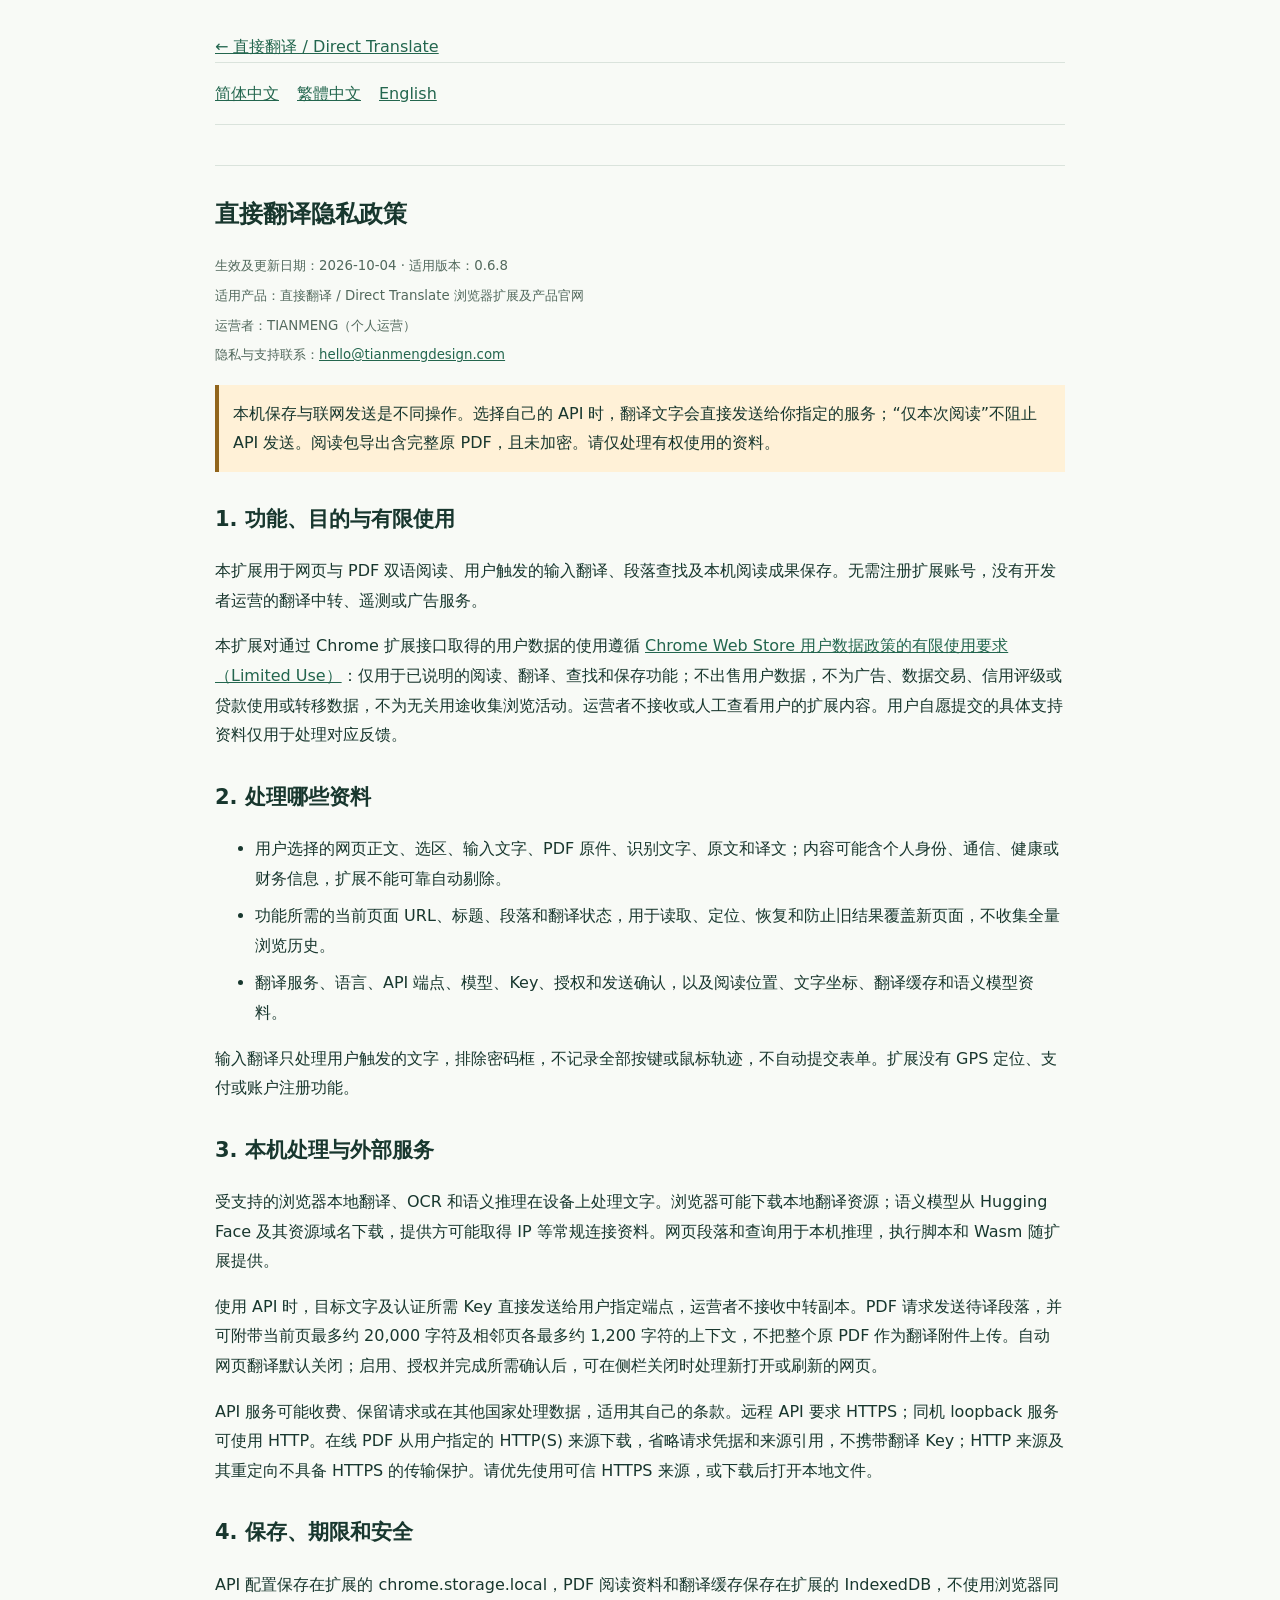
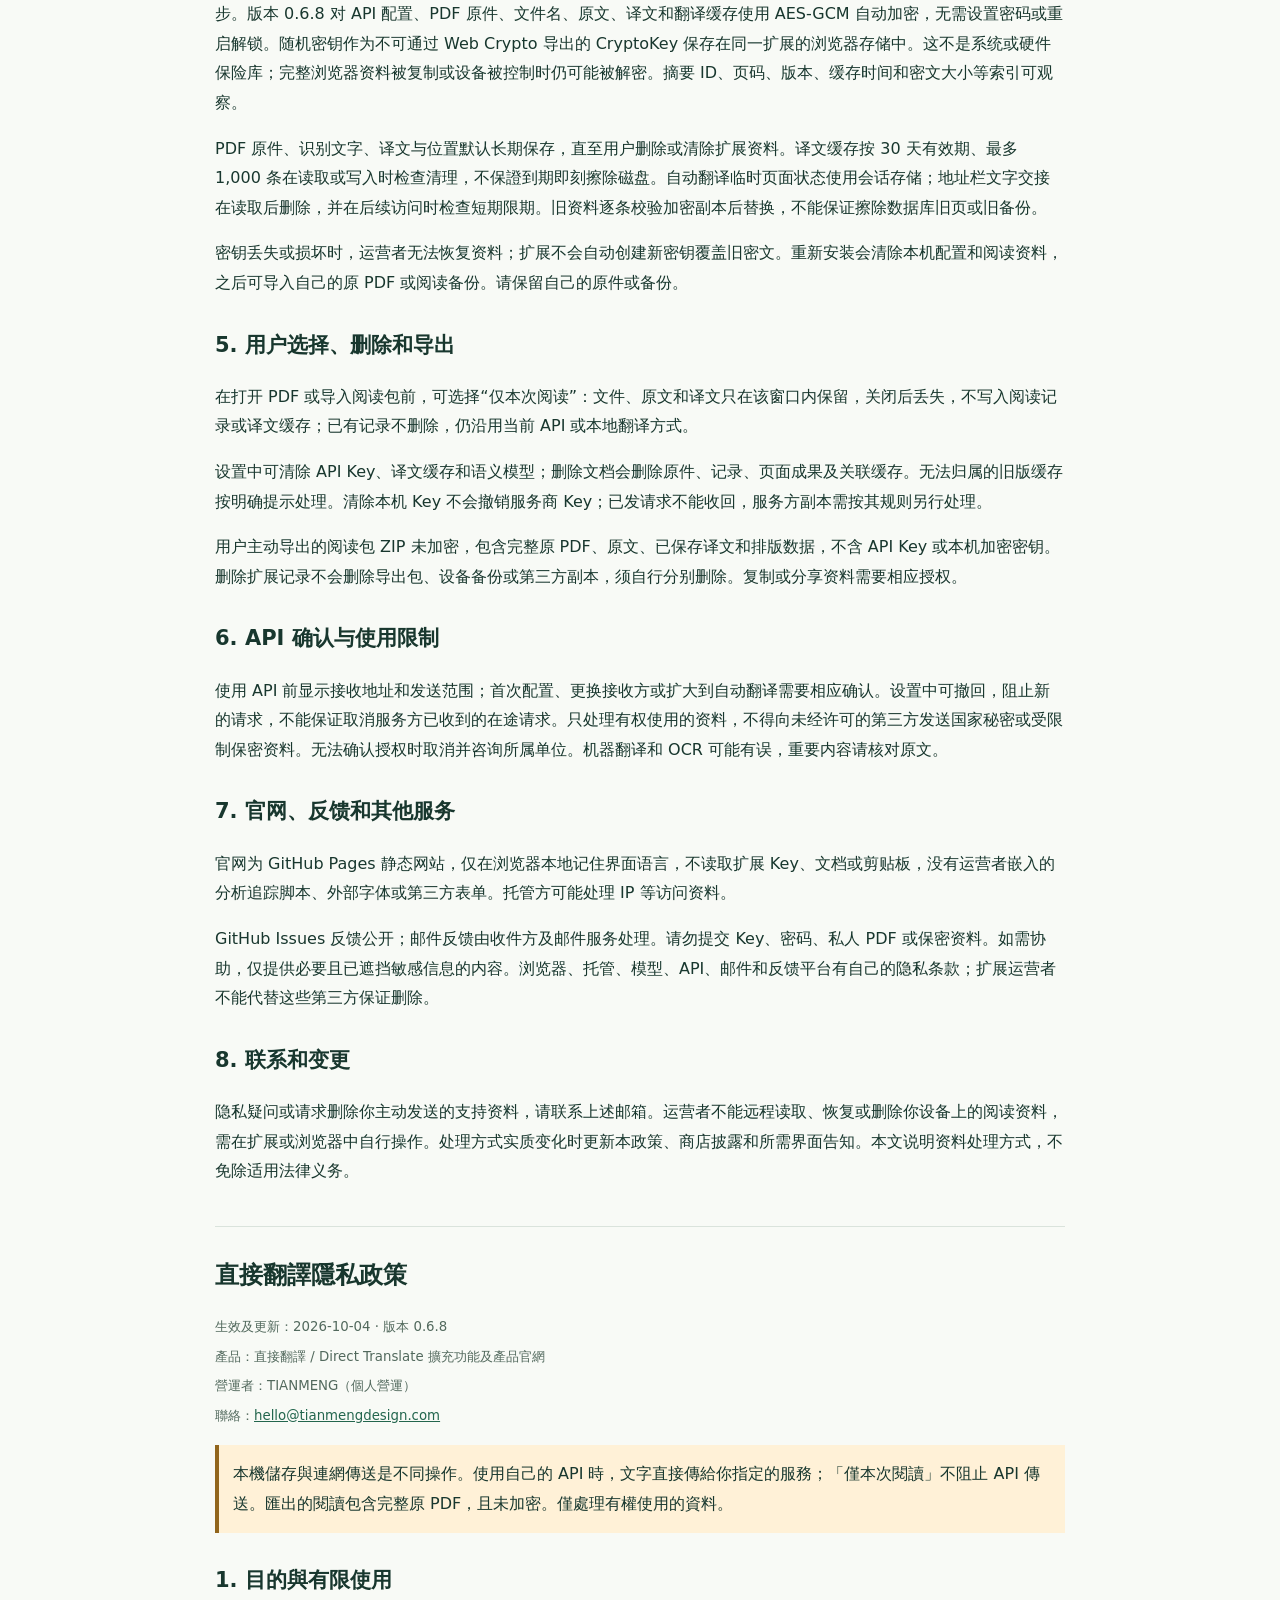
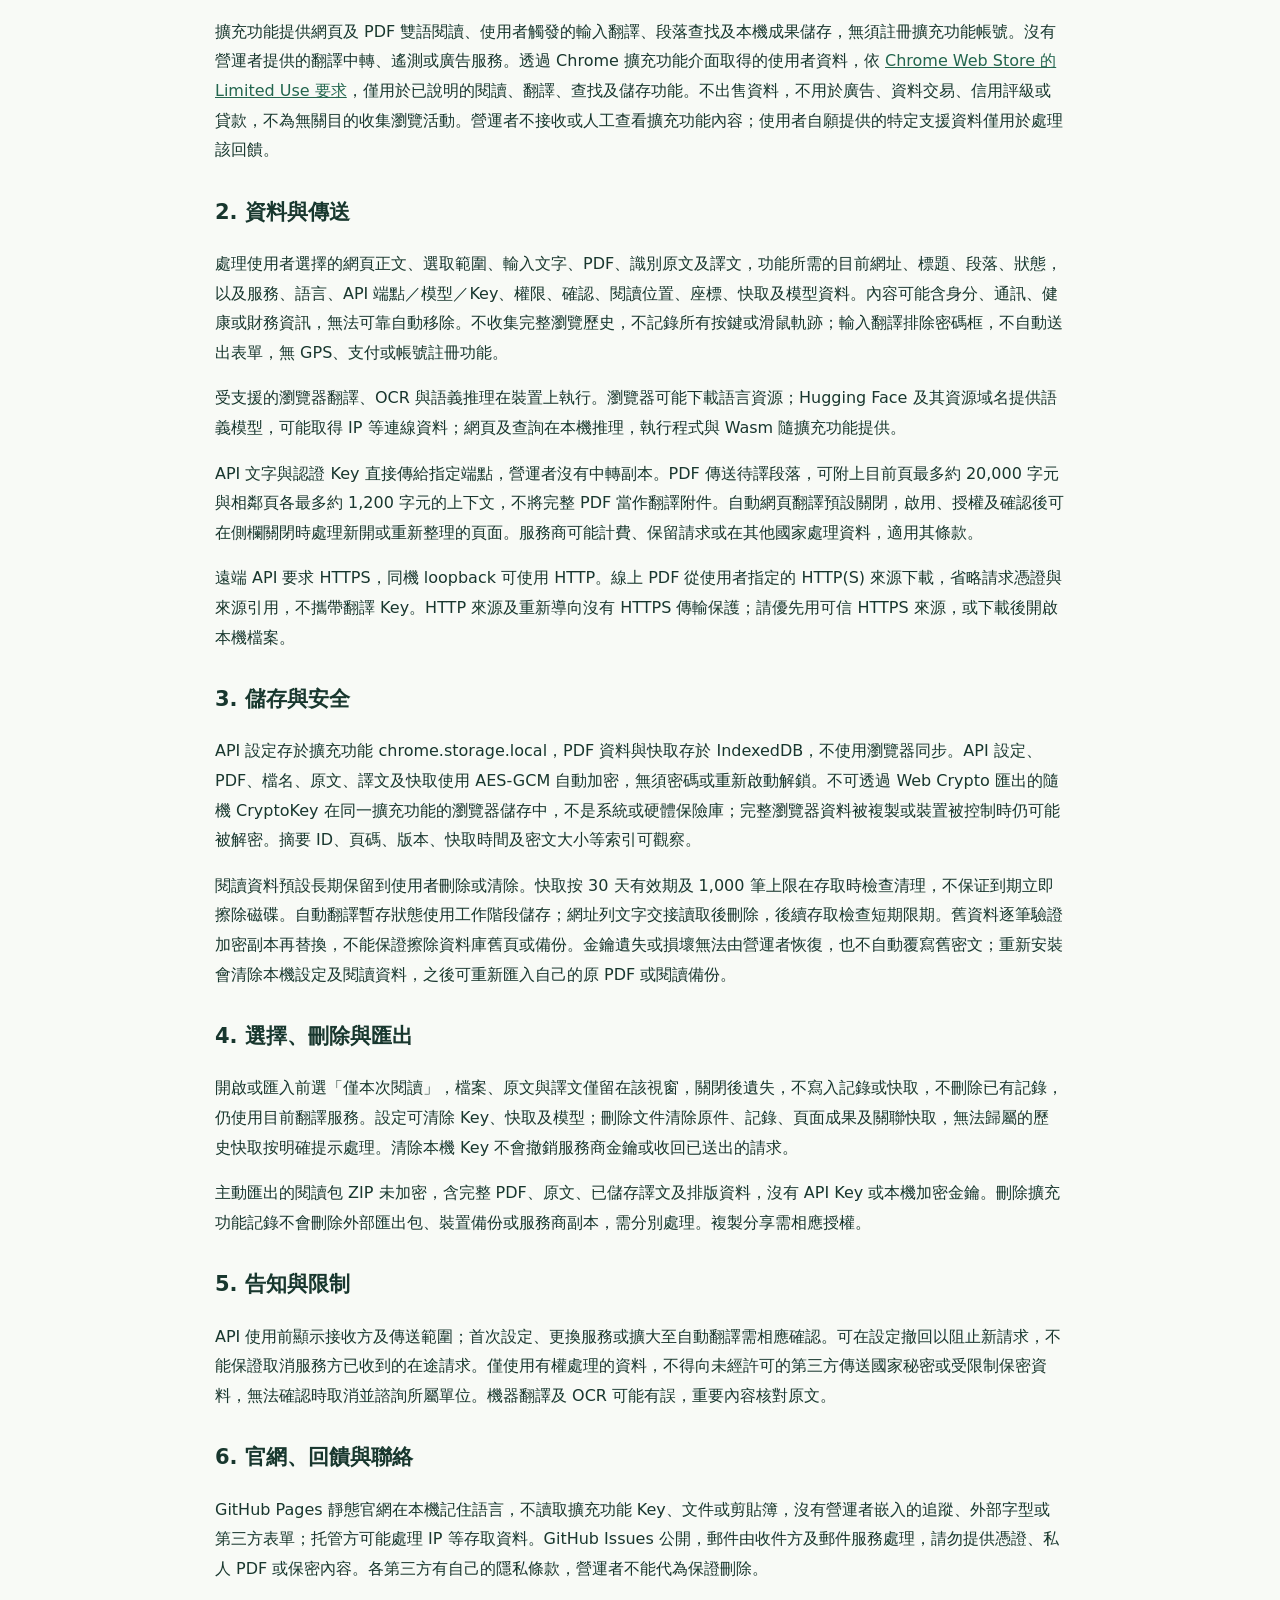
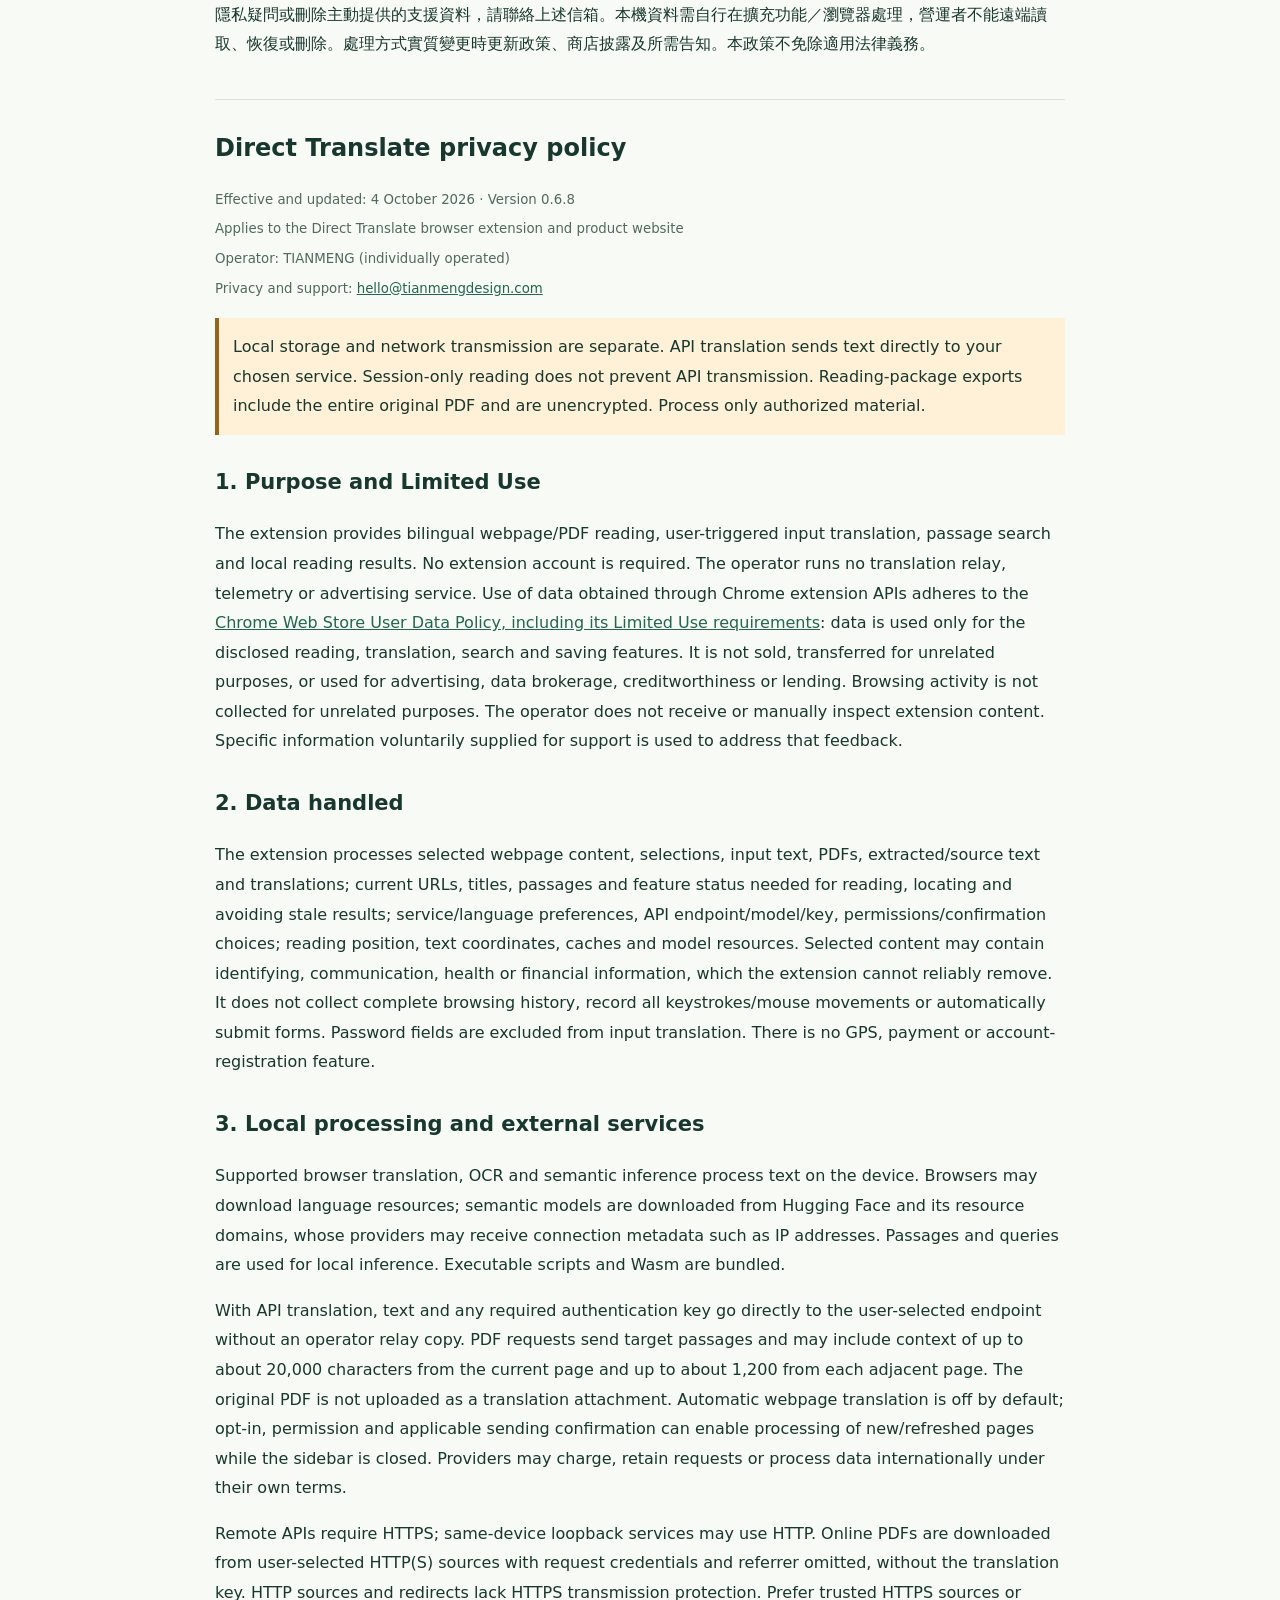
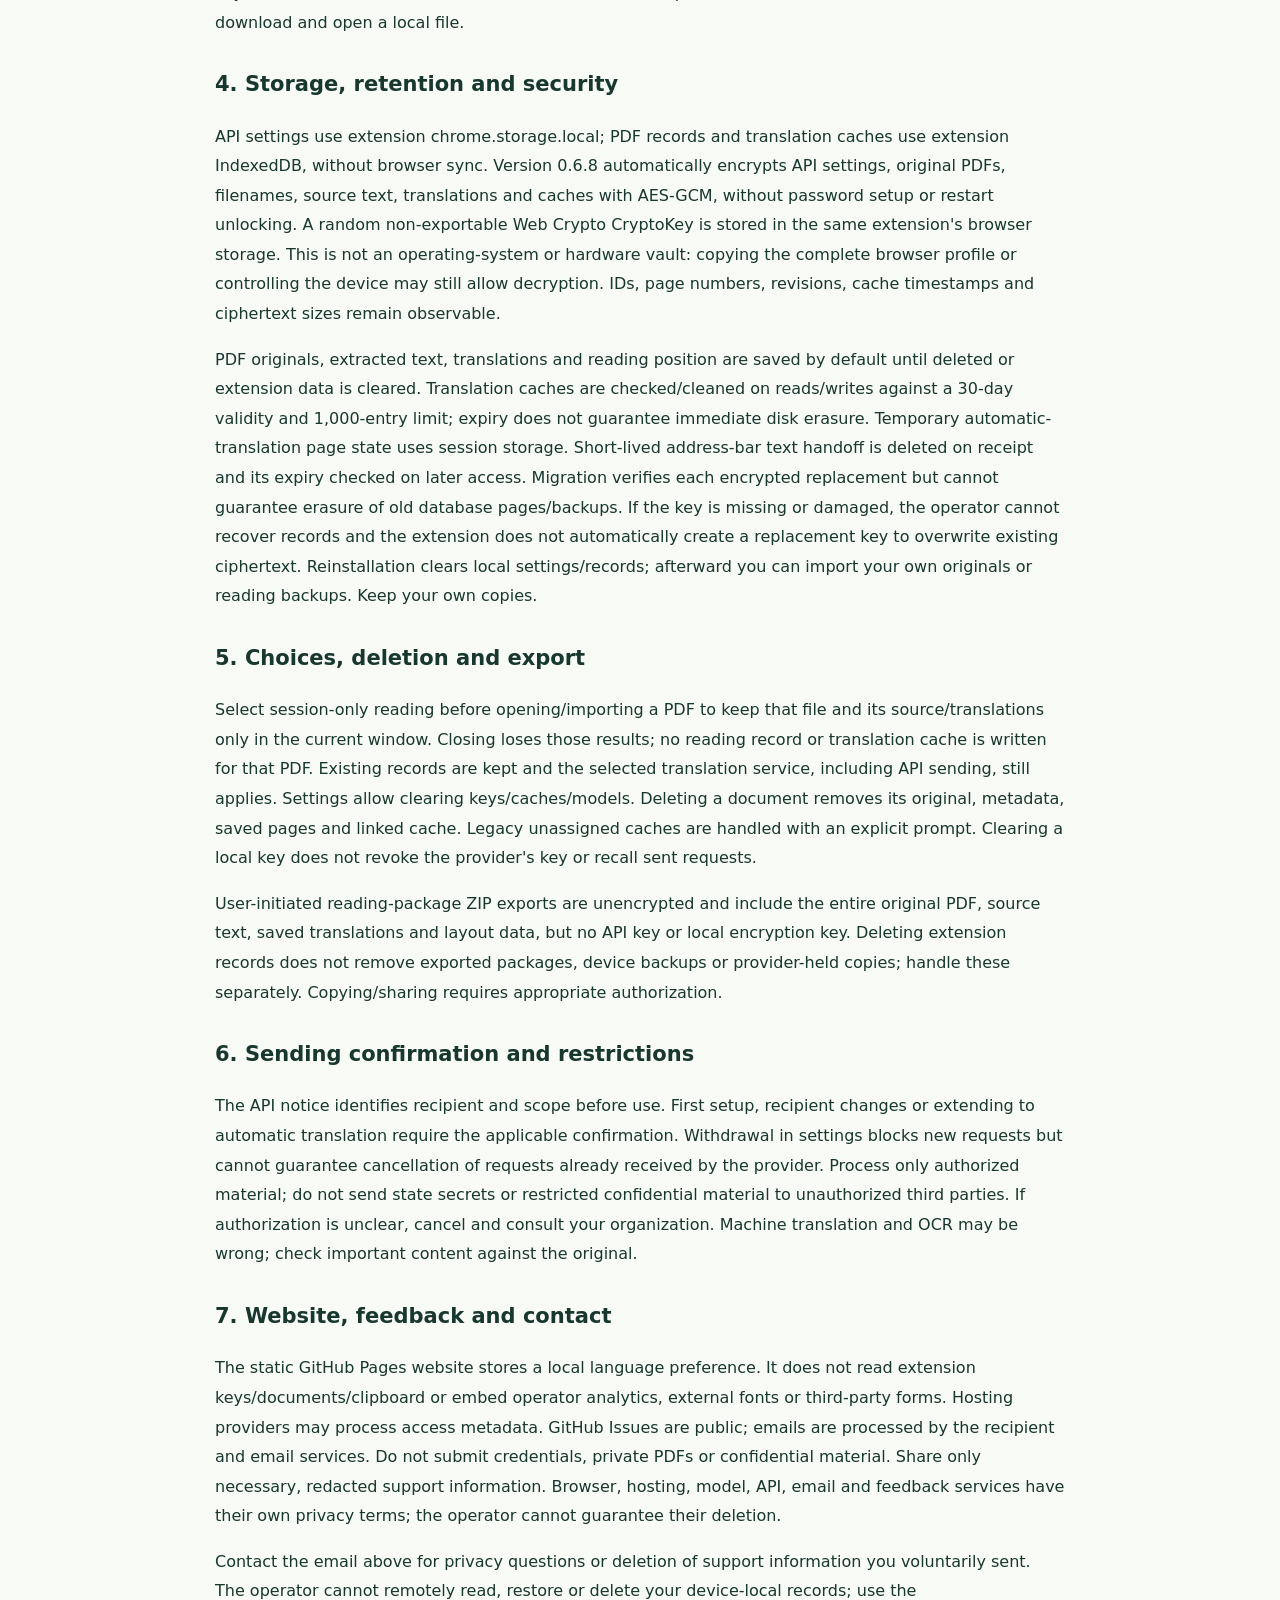
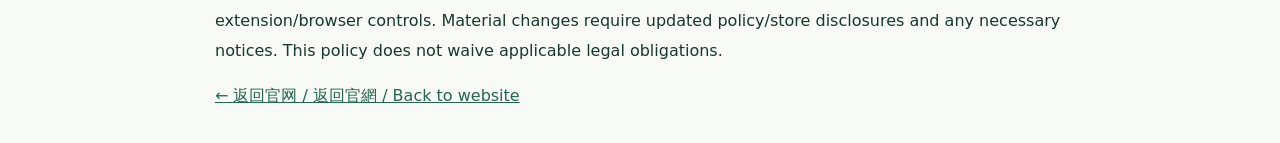
==== site/privacy.html @ abb6122f "Publish multilingual product website and feedback forms" ====
<!doctype html>
<html lang="zh-CN"><head><meta charset="utf-8"><meta name="viewport" content="width=device-width,initial-scale=1"><meta name="description" content="直接翻译的资料处理、API 发送、本机加密、保存与删除说明。"><title>隐私政策 · Direct Translate</title><link rel="icon" href="./favicon.svg" type="image/svg+xml"><style>html{scroll-behavior:smooth}body{max-width:850px;margin:32px auto;padding:0 22px;font:16px/1.85 system-ui,"Microsoft YaHei",sans-serif;color:#18372e;background:#f8faf6;overflow-wrap:anywhere}h1{line-height:1.35}h2{font-size:21px;margin-top:28px}a{color:#23664e}nav{display:flex;flex-wrap:wrap;gap:18px;padding:16px 0;border-block:1px solid #dae3dc}section{border-top:1px solid #dae3dc;margin-top:40px;padding-top:12px;scroll-margin-top:20px}.notice{background:#fff1d7;border-left:4px solid #91651c;padding:14px}small{color:#52695d}li{margin:8px 0}@media(prefers-reduced-motion:reduce){html{scroll-behavior:auto}}</style></head><body>
<a href="./">← 直接翻译 / Direct Translate</a>
<nav aria-label="Policy languages"><a href="#zh-CN">简体中文</a><a href="#zh-TW">繁體中文</a><a href="#en">English</a></nav>
<section id="zh-CN" lang="zh-CN">
<h1>直接翻译隐私政策</h1>
<p><small>生效及更新日期：2026-10-04 · 适用版本：0.6.8<br>适用产品：直接翻译 / Direct Translate 浏览器扩展及产品官网<br>运营者：TIANMENG（个人运营）<br>隐私与支持联系：<a href="mailto:hello@tianmengdesign.com">hello@tianmengdesign.com</a></small></p>
<p class="notice">本机保存与联网发送是不同操作。选择自己的 API 时，翻译文字会直接发送给你指定的服务；“仅本次阅读”不阻止 API 发送。阅读包导出含完整原 PDF，且未加密。请仅处理有权使用的资料。</p>
<h2>1. 功能、目的与有限使用</h2>
<p>本扩展用于网页与 PDF 双语阅读、用户触发的输入翻译、段落查找及本机阅读成果保存。无需注册扩展账号，没有开发者运营的翻译中转、遥测或广告服务。</p>
<p>本扩展对通过 Chrome 扩展接口取得的用户数据的使用遵循 <a href="https://developer.chrome.com/docs/webstore/program-policies/limited-use" rel="noopener noreferrer">Chrome Web Store 用户数据政策的有限使用要求（Limited Use）</a>：仅用于已说明的阅读、翻译、查找和保存功能；不出售用户数据，不为广告、数据交易、信用评级或贷款使用或转移数据，不为无关用途收集浏览活动。运营者不接收或人工查看用户的扩展内容。用户自愿提交的具体支持资料仅用于处理对应反馈。</p>
<h2>2. 处理哪些资料</h2>
<ul><li>用户选择的网页正文、选区、输入文字、PDF 原件、识别文字、原文和译文；内容可能含个人身份、通信、健康或财务信息，扩展不能可靠自动剔除。</li><li>功能所需的当前页面 URL、标题、段落和翻译状态，用于读取、定位、恢复和防止旧结果覆盖新页面，不收集全量浏览历史。</li><li>翻译服务、语言、API 端点、模型、Key、授权和发送确认，以及阅读位置、文字坐标、翻译缓存和语义模型资料。</li></ul>
<p>输入翻译只处理用户触发的文字，排除密码框，不记录全部按键或鼠标轨迹，不自动提交表单。扩展没有 GPS 定位、支付或账户注册功能。</p>
<h2>3. 本机处理与外部服务</h2>
<p>受支持的浏览器本地翻译、OCR 和语义推理在设备上处理文字。浏览器可能下载本地翻译资源；语义模型从 Hugging Face 及其资源域名下载，提供方可能取得 IP 等常规连接资料。网页段落和查询用于本机推理，执行脚本和 Wasm 随扩展提供。</p>
<p>使用 API 时，目标文字及认证所需 Key 直接发送给用户指定端点，运营者不接收中转副本。PDF 请求发送待译段落，并可附带当前页最多约 20,000 字符及相邻页各最多约 1,200 字符的上下文，不把整个原 PDF 作为翻译附件上传。自动网页翻译默认关闭；启用、授权并完成所需确认后，可在侧栏关闭时处理新打开或刷新的网页。</p>
<p>API 服务可能收费、保留请求或在其他国家处理数据，适用其自己的条款。远程 API 要求 HTTPS；同机 loopback 服务可使用 HTTP。在线 PDF 从用户指定的 HTTP(S) 来源下载，省略请求凭据和来源引用，不携带翻译 Key；HTTP 来源及其重定向不具备 HTTPS 的传输保护。请优先使用可信 HTTPS 来源，或下载后打开本地文件。</p>
<h2>4. 保存、期限和安全</h2>
<p>API 配置保存在扩展的 chrome.storage.local，PDF 阅读资料和翻译缓存保存在扩展的 IndexedDB，不使用浏览器同步。版本 0.6.8 对 API 配置、PDF 原件、文件名、原文、译文和翻译缓存使用 AES-GCM 自动加密，无需设置密码或重启解锁。随机密钥作为不可通过 Web Crypto 导出的 CryptoKey 保存在同一扩展的浏览器存储中。这不是系统或硬件保险库；完整浏览器资料被复制或设备被控制时仍可能被解密。摘要 ID、页码、版本、缓存时间和密文大小等索引可观察。</p>
<p>PDF 原件、识别文字、译文与位置默认长期保存，直至用户删除或清除扩展资料。译文缓存按 30 天有效期、最多 1,000 条在读取或写入时检查清理，不保證到期即刻擦除磁盘。自动翻译临时页面状态使用会话存储；地址栏文字交接在读取后删除，并在后续访问时检查短期限期。旧资料逐条校验加密副本后替换，不能保证擦除数据库旧页或旧备份。</p>
<p>密钥丢失或损坏时，运营者无法恢复资料；扩展不会自动创建新密钥覆盖旧密文。重新安装会清除本机配置和阅读资料，之后可导入自己的原 PDF 或阅读备份。请保留自己的原件或备份。</p>
<h2>5. 用户选择、删除和导出</h2>
<p>在打开 PDF 或导入阅读包前，可选择“仅本次阅读”：文件、原文和译文只在该窗口内保留，关闭后丢失，不写入阅读记录或译文缓存；已有记录不删除，仍沿用当前 API 或本地翻译方式。</p>
<p>设置中可清除 API Key、译文缓存和语义模型；删除文档会删除原件、记录、页面成果及关联缓存。无法归属的旧版缓存按明确提示处理。清除本机 Key 不会撤销服务商 Key；已发请求不能收回，服务方副本需按其规则另行处理。</p>
<p>用户主动导出的阅读包 ZIP 未加密，包含完整原 PDF、原文、已保存译文和排版数据，不含 API Key 或本机加密密钥。删除扩展记录不会删除导出包、设备备份或第三方副本，须自行分别删除。复制或分享资料需要相应授权。</p>
<h2>6. API 确认与使用限制</h2>
<p>使用 API 前显示接收地址和发送范围；首次配置、更换接收方或扩大到自动翻译需要相应确认。设置中可撤回，阻止新的请求，不能保证取消服务方已收到的在途请求。只处理有权使用的资料，不得向未经许可的第三方发送国家秘密或受限制保密资料。无法确认授权时取消并咨询所属单位。机器翻译和 OCR 可能有误，重要内容请核对原文。</p>
<h2>7. 官网、反馈和其他服务</h2>
<p>官网为 GitHub Pages 静态网站，仅在浏览器本地记住界面语言，不读取扩展 Key、文档或剪贴板，没有运营者嵌入的分析追踪脚本、外部字体或第三方表单。托管方可能处理 IP 等访问资料。</p>
<p>GitHub Issues 反馈公开；邮件反馈由收件方及邮件服务处理。请勿提交 Key、密码、私人 PDF 或保密资料。如需协助，仅提供必要且已遮挡敏感信息的内容。浏览器、托管、模型、API、邮件和反馈平台有自己的隐私条款；扩展运营者不能代替这些第三方保证删除。</p>
<h2>8. 联系和变更</h2>
<p>隐私疑问或请求删除你主动发送的支持资料，请联系上述邮箱。运营者不能远程读取、恢复或删除你设备上的阅读资料，需在扩展或浏览器中自行操作。处理方式实质变化时更新本政策、商店披露和所需界面告知。本文说明资料处理方式，不免除适用法律义务。</p>
</section>
<section id="zh-TW" lang="zh-TW">
<h1>直接翻譯隱私政策</h1>
<p><small>生效及更新：2026-10-04 · 版本 0.6.8<br>產品：直接翻譯 / Direct Translate 擴充功能及產品官網<br>營運者：TIANMENG（個人營運）<br>聯絡：<a href="mailto:hello@tianmengdesign.com">hello@tianmengdesign.com</a></small></p>
<p class="notice">本機儲存與連網傳送是不同操作。使用自己的 API 時，文字直接傳給你指定的服務；「僅本次閱讀」不阻止 API 傳送。匯出的閱讀包含完整原 PDF，且未加密。僅處理有權使用的資料。</p>
<h2>1. 目的與有限使用</h2><p>擴充功能提供網頁及 PDF 雙語閱讀、使用者觸發的輸入翻譯、段落查找及本機成果儲存，無須註冊擴充功能帳號。沒有營運者提供的翻譯中轉、遙測或廣告服務。透過 Chrome 擴充功能介面取得的使用者資料，依 <a href="https://developer.chrome.com/docs/webstore/program-policies/limited-use" rel="noopener noreferrer">Chrome Web Store 的 Limited Use 要求</a>，僅用於已說明的閱讀、翻譯、查找及儲存功能。不出售資料，不用於廣告、資料交易、信用評級或貸款，不為無關目的收集瀏覽活動。營運者不接收或人工查看擴充功能內容；使用者自願提供的特定支援資料僅用於處理該回饋。</p>
<h2>2. 資料與傳送</h2><p>處理使用者選擇的網頁正文、選取範圍、輸入文字、PDF、識別原文及譯文，功能所需的目前網址、標題、段落、狀態，以及服務、語言、API 端點／模型／Key、權限、確認、閱讀位置、座標、快取及模型資料。內容可能含身分、通訊、健康或財務資訊，無法可靠自動移除。不收集完整瀏覽歷史，不記錄所有按鍵或滑鼠軌跡；輸入翻譯排除密碼框，不自動送出表單，無 GPS、支付或帳號註冊功能。</p>
<p>受支援的瀏覽器翻譯、OCR 與語義推理在裝置上執行。瀏覽器可能下載語言資源；Hugging Face 及其資源域名提供語義模型，可能取得 IP 等連線資料；網頁及查詢在本機推理，執行程式與 Wasm 隨擴充功能提供。</p>
<p>API 文字與認證 Key 直接傳給指定端點，營運者沒有中轉副本。PDF 傳送待譯段落，可附上目前頁最多約 20,000 字元與相鄰頁各最多約 1,200 字元的上下文，不將完整 PDF 當作翻譯附件。自動網頁翻譯預設關閉，啟用、授權及確認後可在側欄關閉時處理新開或重新整理的頁面。服務商可能計費、保留請求或在其他國家處理資料，適用其條款。</p>
<p>遠端 API 要求 HTTPS，同機 loopback 可使用 HTTP。線上 PDF 從使用者指定的 HTTP(S) 來源下載，省略請求憑證與來源引用，不攜帶翻譯 Key。HTTP 來源及重新導向沒有 HTTPS 傳輸保護；請優先用可信 HTTPS 來源，或下載後開啟本機檔案。</p>
<h2>3. 儲存與安全</h2><p>API 設定存於擴充功能 chrome.storage.local，PDF 資料與快取存於 IndexedDB，不使用瀏覽器同步。API 設定、PDF、檔名、原文、譯文及快取使用 AES-GCM 自動加密，無須密碼或重新啟動解鎖。不可透過 Web Crypto 匯出的隨機 CryptoKey 在同一擴充功能的瀏覽器儲存中，不是系統或硬體保險庫；完整瀏覽器資料被複製或裝置被控制時仍可能被解密。摘要 ID、頁碼、版本、快取時間及密文大小等索引可觀察。</p>
<p>閱讀資料預設長期保留到使用者刪除或清除。快取按 30 天有效期及 1,000 筆上限在存取時檢查清理，不保证到期立即擦除磁碟。自動翻譯暫存狀態使用工作階段儲存；網址列文字交接讀取後刪除，後續存取檢查短期限期。舊資料逐筆驗證加密副本再替換，不能保證擦除資料庫舊頁或備份。金鑰遺失或損壞無法由營運者恢復，也不自動覆寫舊密文；重新安裝會清除本機設定及閱讀資料，之後可重新匯入自己的原 PDF 或閱讀備份。</p>
<h2>4. 選擇、刪除與匯出</h2><p>開啟或匯入前選「僅本次閱讀」，檔案、原文與譯文僅留在該視窗，關閉後遺失，不寫入記錄或快取，不刪除已有記錄，仍使用目前翻譯服務。設定可清除 Key、快取及模型；刪除文件清除原件、記錄、頁面成果及關聯快取，無法歸屬的歷史快取按明確提示處理。清除本機 Key 不會撤銷服務商金鑰或收回已送出的請求。</p>
<p>主動匯出的閱讀包 ZIP 未加密，含完整 PDF、原文、已儲存譯文及排版資料，沒有 API Key 或本機加密金鑰。刪除擴充功能記錄不會刪除外部匯出包、裝置備份或服務商副本，需分別處理。複製分享需相應授權。</p>
<h2>5. 告知與限制</h2><p>API 使用前顯示接收方及傳送範圍；首次設定、更換服務或擴大至自動翻譯需相應確認。可在設定撤回以阻止新請求，不能保證取消服務方已收到的在途請求。僅使用有權處理的資料，不得向未經許可的第三方傳送國家秘密或受限制保密資料，無法確認時取消並諮詢所屬單位。機器翻譯及 OCR 可能有誤，重要內容核對原文。</p>
<h2>6. 官網、回饋與聯絡</h2><p>GitHub Pages 靜態官網在本機記住語言，不讀取擴充功能 Key、文件或剪貼簿，沒有營運者嵌入的追蹤、外部字型或第三方表單；托管方可能處理 IP 等存取資料。GitHub Issues 公開，郵件由收件方及郵件服務處理，請勿提供憑證、私人 PDF 或保密內容。各第三方有自己的隱私條款，營運者不能代為保證刪除。</p><p>隱私疑問或刪除主動提供的支援資料，請聯絡上述信箱。本機資料需自行在擴充功能／瀏覽器處理，營運者不能遠端讀取、恢復或刪除。處理方式實質變更時更新政策、商店披露及所需告知。本政策不免除適用法律義務。</p>
</section>
<section id="en" lang="en">
<h1>Direct Translate privacy policy</h1>
<p><small>Effective and updated: 4 October 2026 · Version 0.6.8<br>Applies to the Direct Translate browser extension and product website<br>Operator: TIANMENG (individually operated)<br>Privacy and support: <a href="mailto:hello@tianmengdesign.com">hello@tianmengdesign.com</a></small></p>
<p class="notice">Local storage and network transmission are separate. API translation sends text directly to your chosen service. Session-only reading does not prevent API transmission. Reading-package exports include the entire original PDF and are unencrypted. Process only authorized material.</p>
<h2>1. Purpose and Limited Use</h2><p>The extension provides bilingual webpage/PDF reading, user-triggered input translation, passage search and local reading results. No extension account is required. The operator runs no translation relay, telemetry or advertising service. Use of data obtained through Chrome extension APIs adheres to the <a href="https://developer.chrome.com/docs/webstore/program-policies/limited-use" rel="noopener noreferrer">Chrome Web Store User Data Policy, including its Limited Use requirements</a>: data is used only for the disclosed reading, translation, search and saving features. It is not sold, transferred for unrelated purposes, or used for advertising, data brokerage, creditworthiness or lending. Browsing activity is not collected for unrelated purposes. The operator does not receive or manually inspect extension content. Specific information voluntarily supplied for support is used to address that feedback.</p>
<h2>2. Data handled</h2><p>The extension processes selected webpage content, selections, input text, PDFs, extracted/source text and translations; current URLs, titles, passages and feature status needed for reading, locating and avoiding stale results; service/language preferences, API endpoint/model/key, permissions/confirmation choices; reading position, text coordinates, caches and model resources. Selected content may contain identifying, communication, health or financial information, which the extension cannot reliably remove. It does not collect complete browsing history, record all keystrokes/mouse movements or automatically submit forms. Password fields are excluded from input translation. There is no GPS, payment or account-registration feature.</p>
<h2>3. Local processing and external services</h2><p>Supported browser translation, OCR and semantic inference process text on the device. Browsers may download language resources; semantic models are downloaded from Hugging Face and its resource domains, whose providers may receive connection metadata such as IP addresses. Passages and queries are used for local inference. Executable scripts and Wasm are bundled.</p><p>With API translation, text and any required authentication key go directly to the user-selected endpoint without an operator relay copy. PDF requests send target passages and may include context of up to about 20,000 characters from the current page and up to about 1,200 from each adjacent page. The original PDF is not uploaded as a translation attachment. Automatic webpage translation is off by default; opt-in, permission and applicable sending confirmation can enable processing of new/refreshed pages while the sidebar is closed. Providers may charge, retain requests or process data internationally under their own terms.</p><p>Remote APIs require HTTPS; same-device loopback services may use HTTP. Online PDFs are downloaded from user-selected HTTP(S) sources with request credentials and referrer omitted, without the translation key. HTTP sources and redirects lack HTTPS transmission protection. Prefer trusted HTTPS sources or download and open a local file.</p>
<h2>4. Storage, retention and security</h2><p>API settings use extension chrome.storage.local; PDF records and translation caches use extension IndexedDB, without browser sync. Version 0.6.8 automatically encrypts API settings, original PDFs, filenames, source text, translations and caches with AES-GCM, without password setup or restart unlocking. A random non-exportable Web Crypto CryptoKey is stored in the same extension's browser storage. This is not an operating-system or hardware vault: copying the complete browser profile or controlling the device may still allow decryption. IDs, page numbers, revisions, cache timestamps and ciphertext sizes remain observable.</p><p>PDF originals, extracted text, translations and reading position are saved by default until deleted or extension data is cleared. Translation caches are checked/cleaned on reads/writes against a 30-day validity and 1,000-entry limit; expiry does not guarantee immediate disk erasure. Temporary automatic-translation page state uses session storage. Short-lived address-bar text handoff is deleted on receipt and its expiry checked on later access. Migration verifies each encrypted replacement but cannot guarantee erasure of old database pages/backups. If the key is missing or damaged, the operator cannot recover records and the extension does not automatically create a replacement key to overwrite existing ciphertext. Reinstallation clears local settings/records; afterward you can import your own originals or reading backups. Keep your own copies.</p>
<h2>5. Choices, deletion and export</h2><p>Select session-only reading before opening/importing a PDF to keep that file and its source/translations only in the current window. Closing loses those results; no reading record or translation cache is written for that PDF. Existing records are kept and the selected translation service, including API sending, still applies. Settings allow clearing keys/caches/models. Deleting a document removes its original, metadata, saved pages and linked cache. Legacy unassigned caches are handled with an explicit prompt. Clearing a local key does not revoke the provider's key or recall sent requests.</p><p>User-initiated reading-package ZIP exports are unencrypted and include the entire original PDF, source text, saved translations and layout data, but no API key or local encryption key. Deleting extension records does not remove exported packages, device backups or provider-held copies; handle these separately. Copying/sharing requires appropriate authorization.</p>
<h2>6. Sending confirmation and restrictions</h2><p>The API notice identifies recipient and scope before use. First setup, recipient changes or extending to automatic translation require the applicable confirmation. Withdrawal in settings blocks new requests but cannot guarantee cancellation of requests already received by the provider. Process only authorized material; do not send state secrets or restricted confidential material to unauthorized third parties. If authorization is unclear, cancel and consult your organization. Machine translation and OCR may be wrong; check important content against the original.</p>
<h2>7. Website, feedback and contact</h2><p>The static GitHub Pages website stores a local language preference. It does not read extension keys/documents/clipboard or embed operator analytics, external fonts or third-party forms. Hosting providers may process access metadata. GitHub Issues are public; emails are processed by the recipient and email services. Do not submit credentials, private PDFs or confidential material. Share only necessary, redacted support information. Browser, hosting, model, API, email and feedback services have their own privacy terms; the operator cannot guarantee their deletion.</p><p>Contact the email above for privacy questions or deletion of support information you voluntarily sent. The operator cannot remotely read, restore or delete your device-local records; use the extension/browser controls. Material changes require updated policy/store disclosures and any necessary notices. This policy does not waive applicable legal obligations.</p>
</section><p><a href="./">← 返回官网 / 返回官網 / Back to website</a></p></body></html>
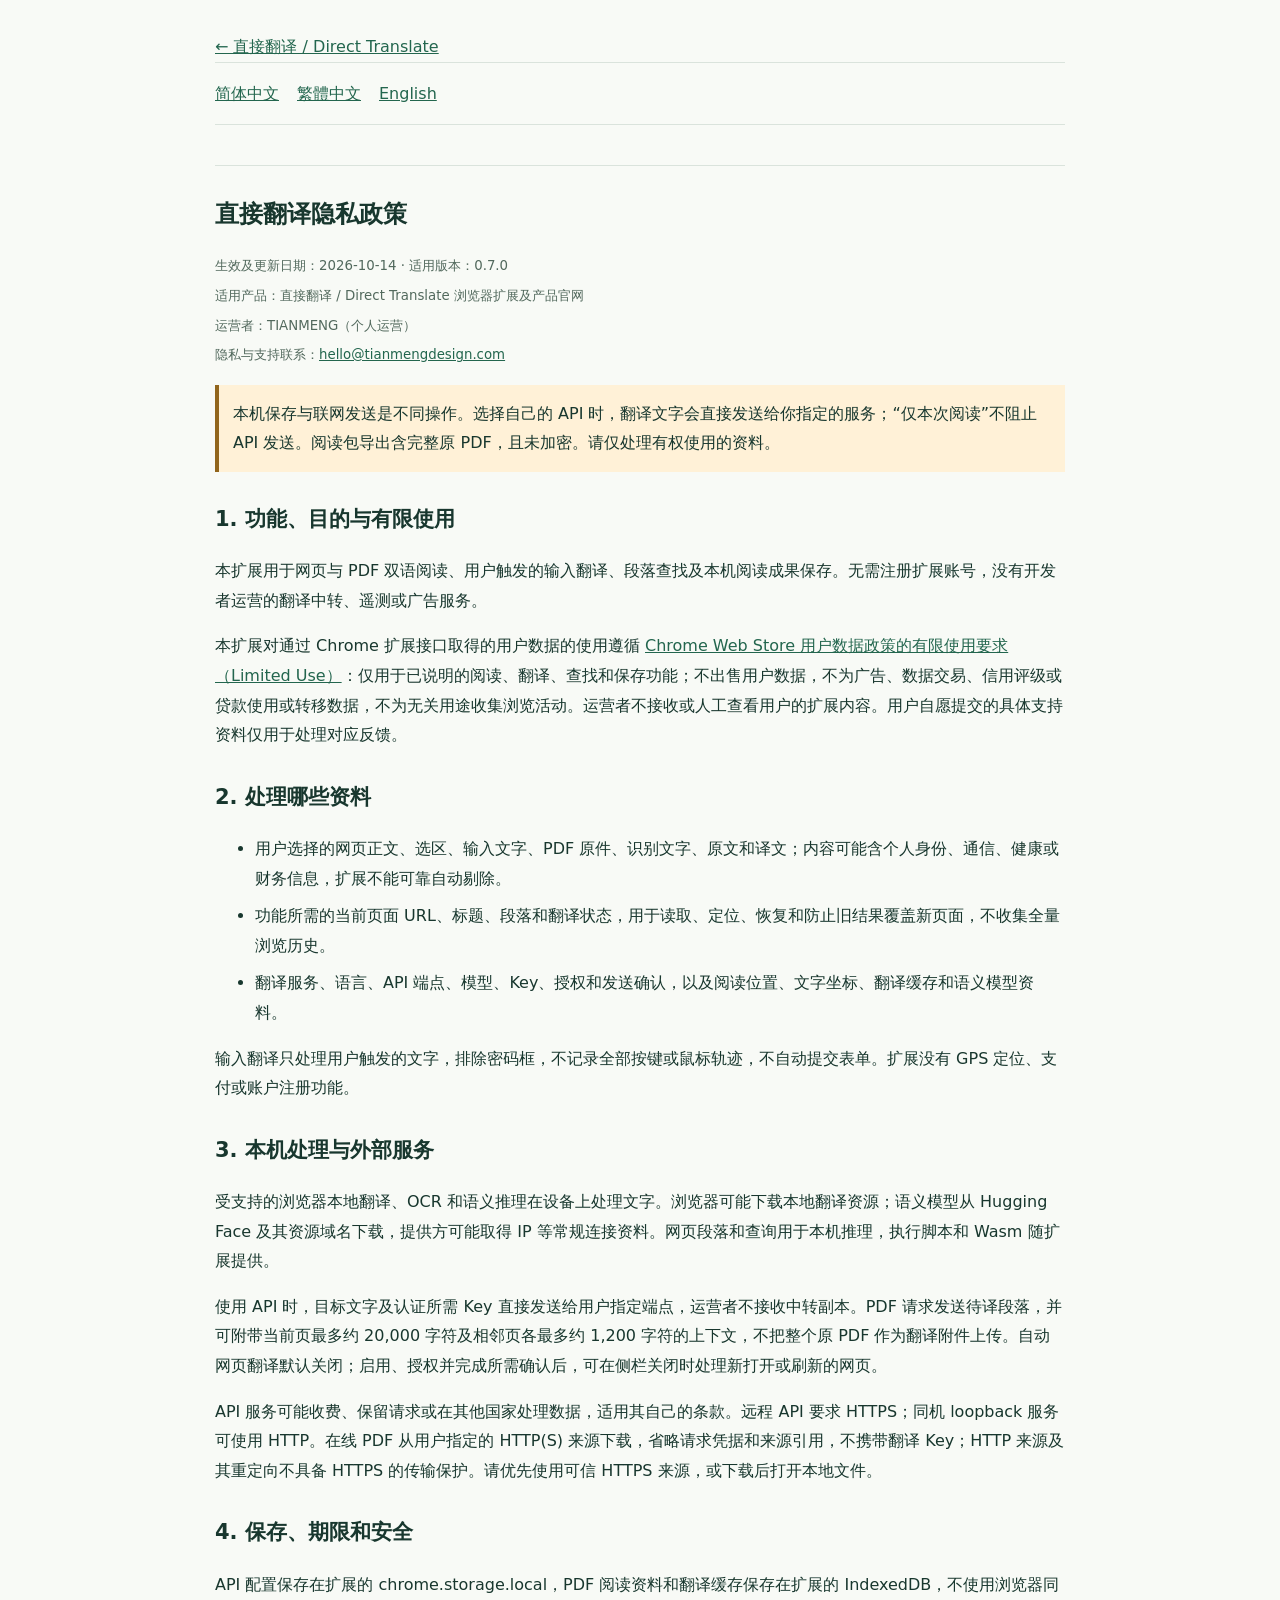
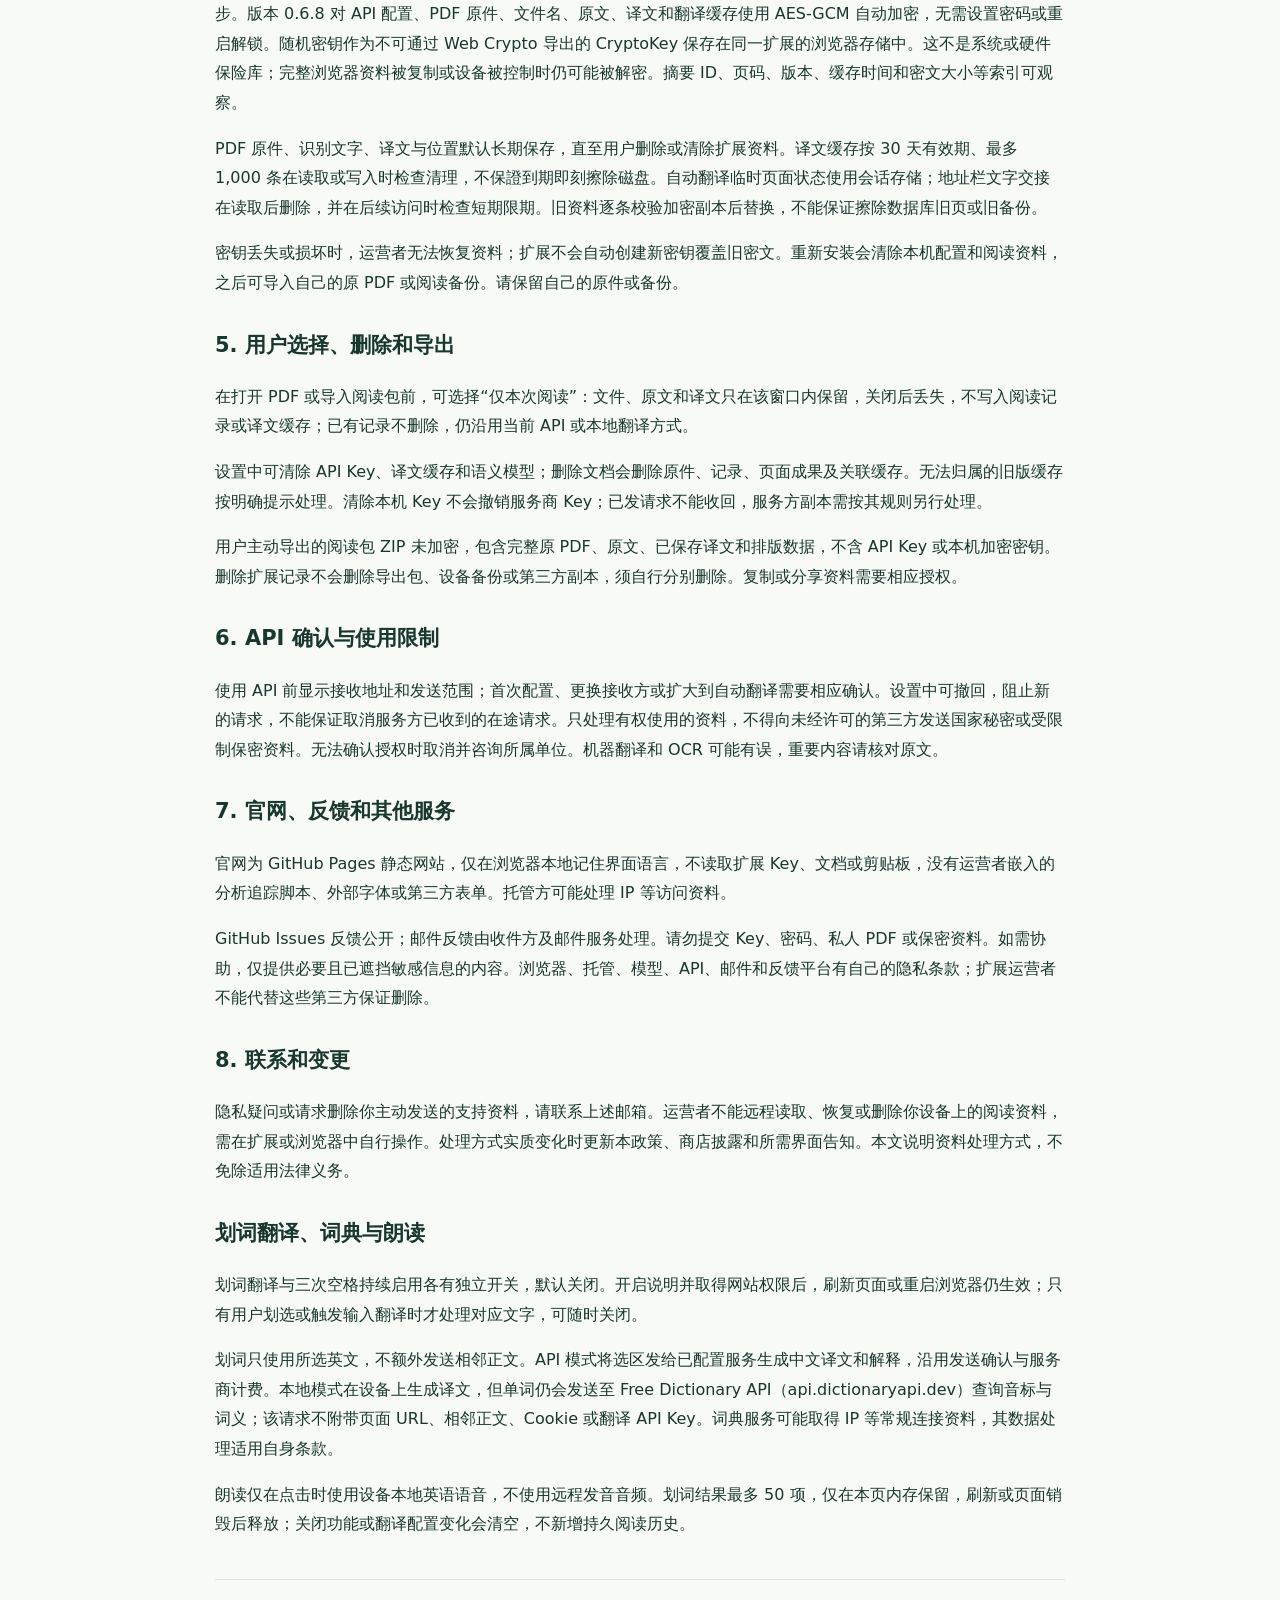
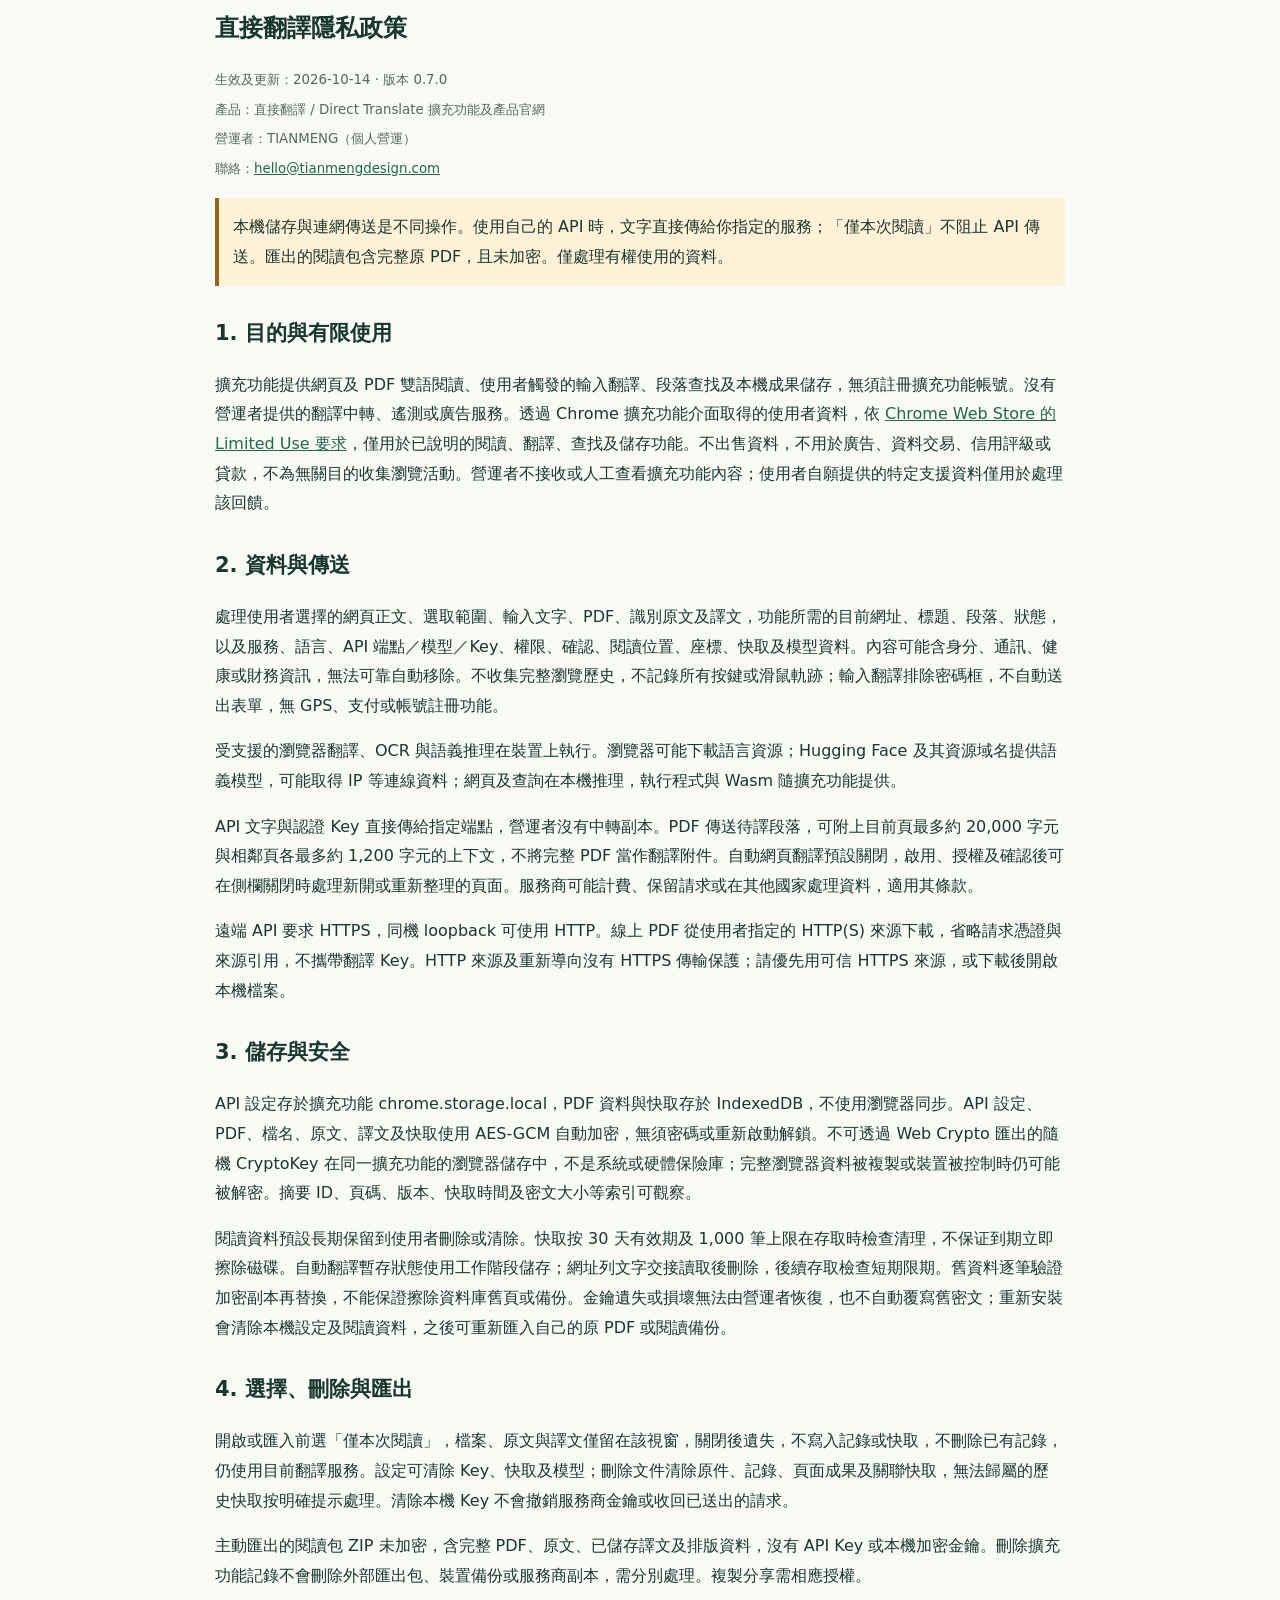
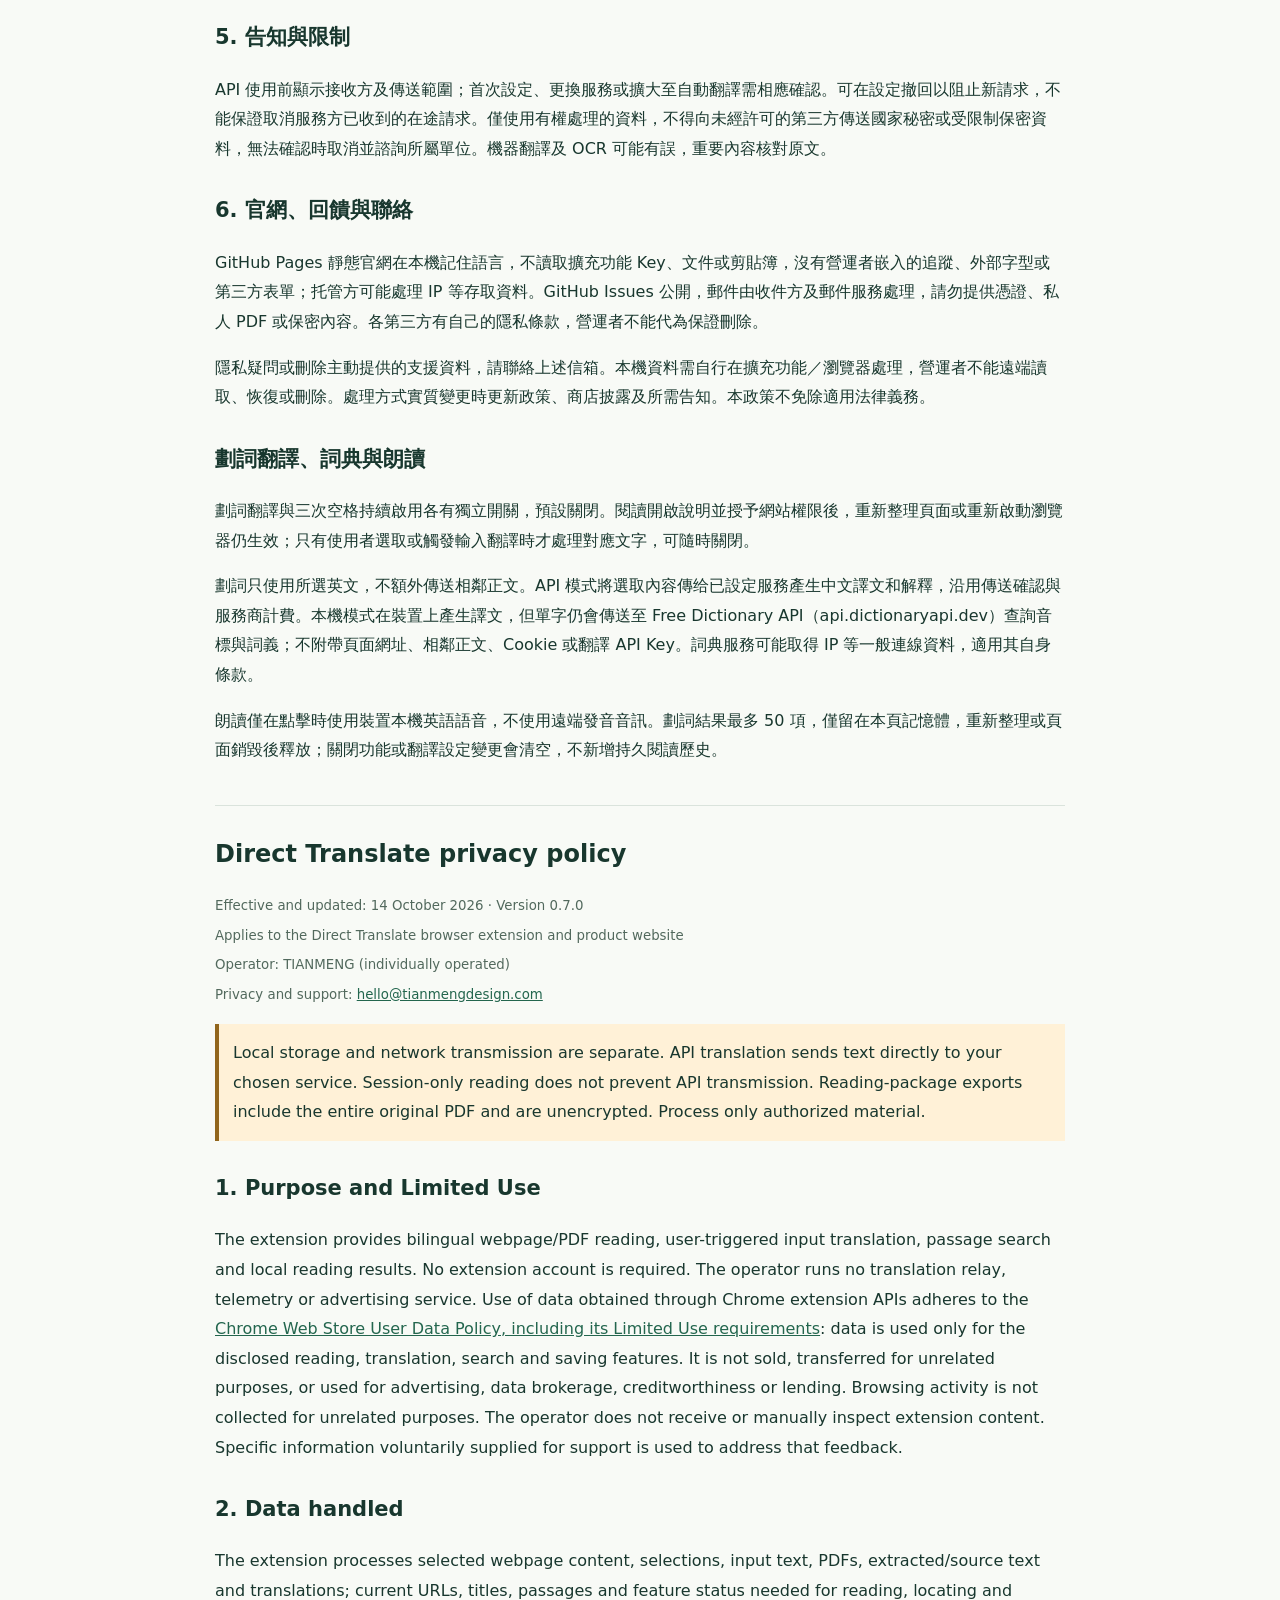
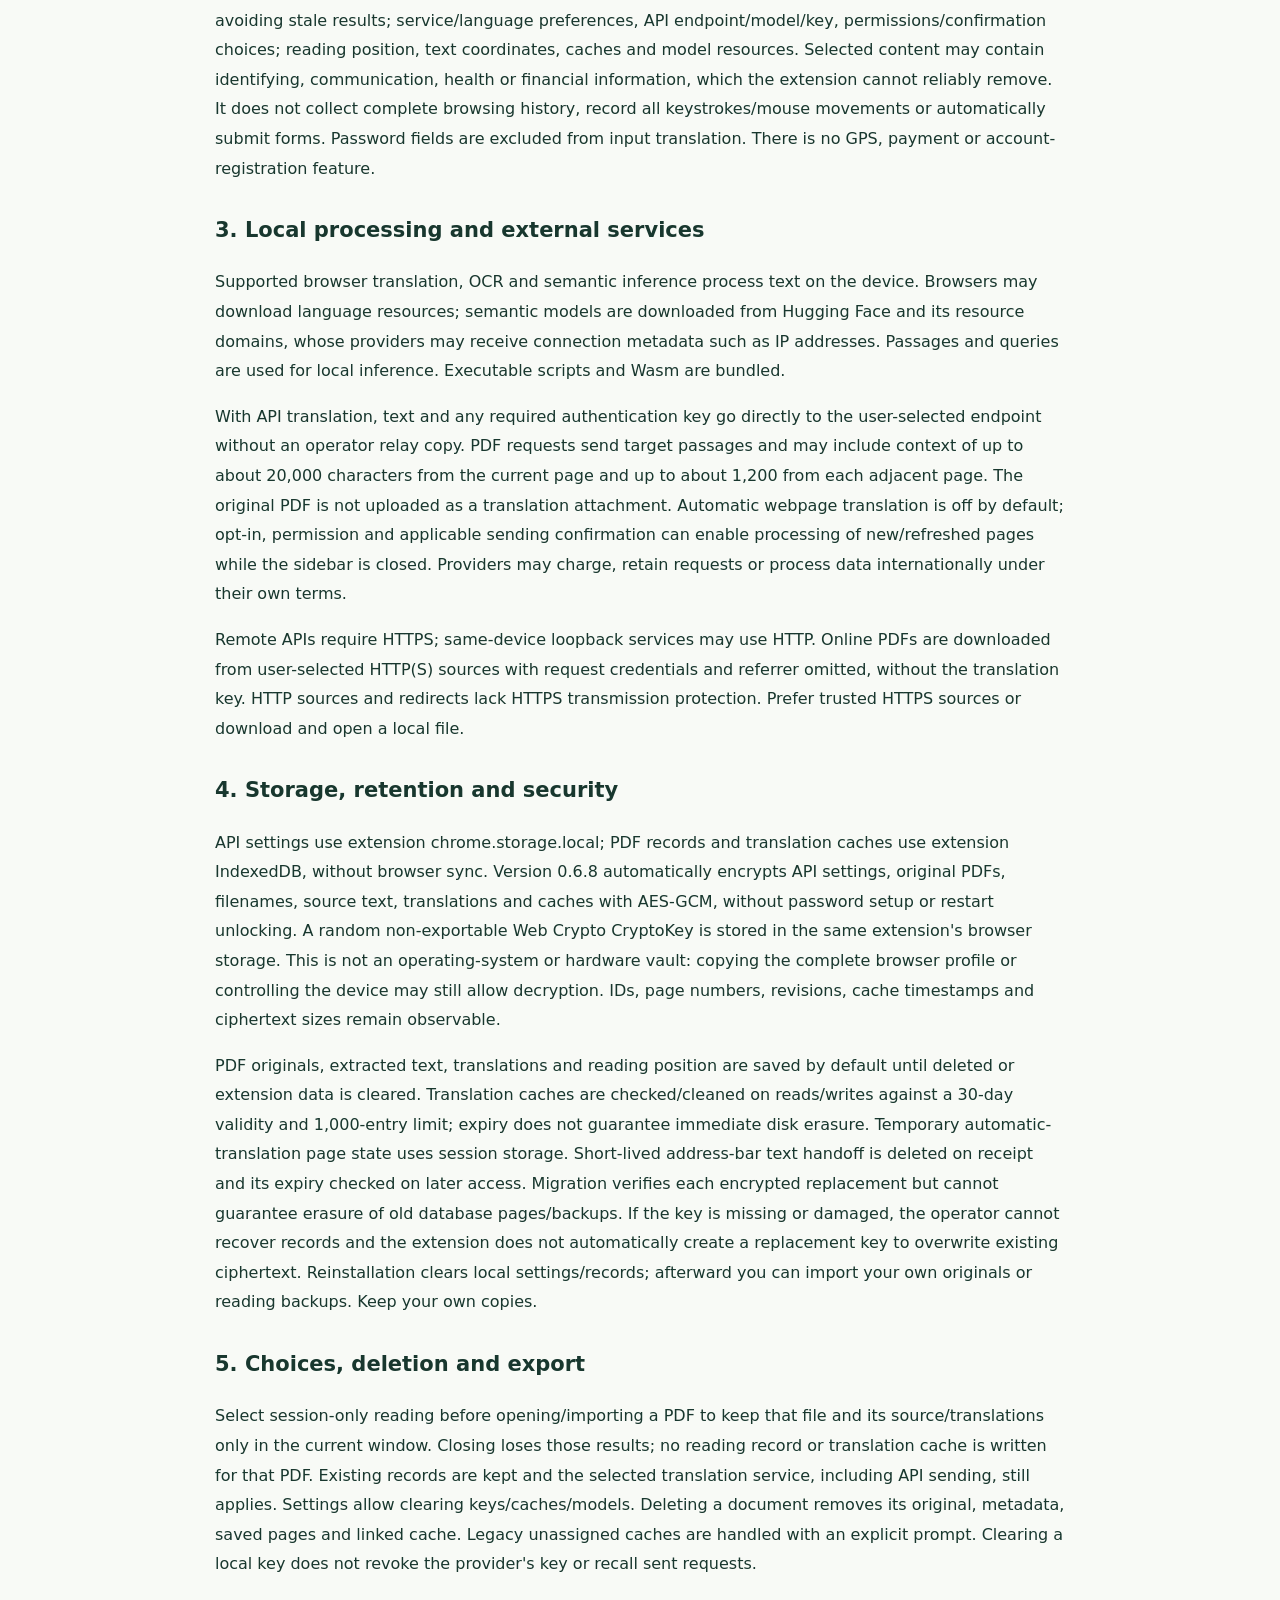
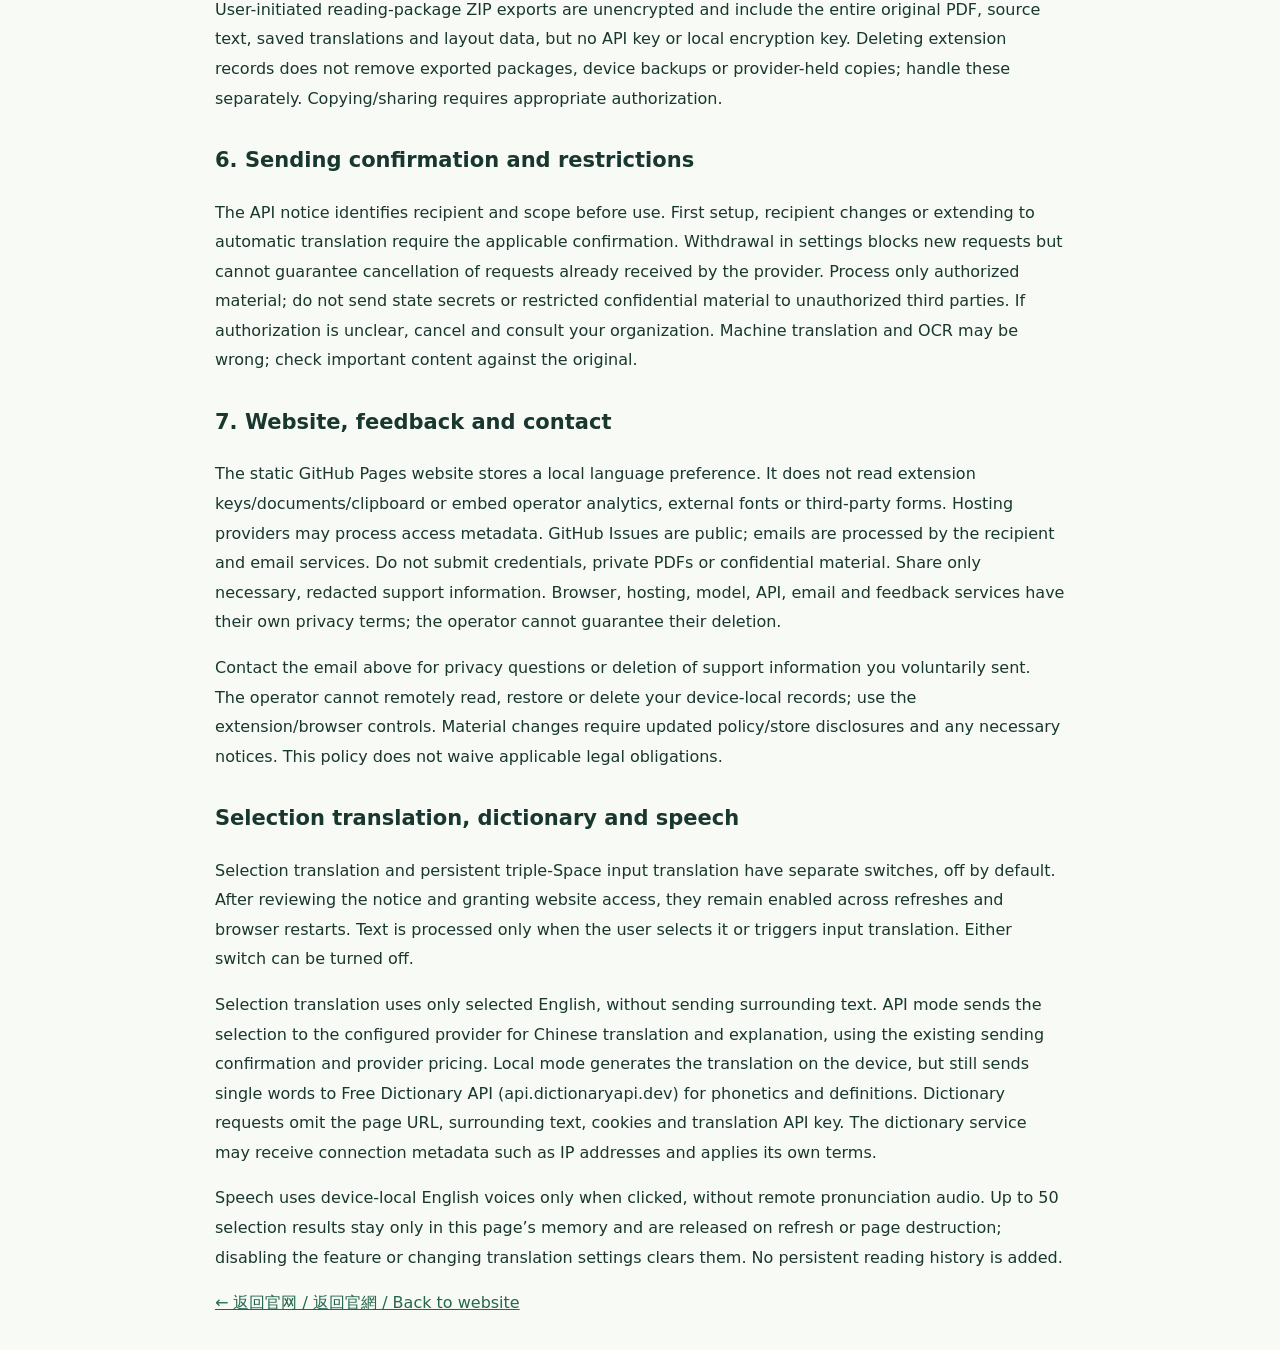
==== commit 46d0bbc9: "Publish multilingual product website and feedback forms" ====
--- a/site/privacy.html
+++ b/site/privacy.html
@@ -4,7 +4,7 @@
 <nav aria-label="Policy languages"><a href="#zh-CN">简体中文</a><a href="#zh-TW">繁體中文</a><a href="#en">English</a></nav>
 <section id="zh-CN" lang="zh-CN">
 <h1>直接翻译隐私政策</h1>
-<p><small>生效及更新日期：2026-10-04 · 适用版本：0.6.8<br>适用产品：直接翻译 / Direct Translate 浏览器扩展及产品官网<br>运营者：TIANMENG（个人运营）<br>隐私与支持联系：<a href="mailto:hello@tianmengdesign.com">hello@tianmengdesign.com</a></small></p>
+<p><small>生效及更新日期：2026-10-14 · 适用版本：0.7.0<br>适用产品：直接翻译 / Direct Translate 浏览器扩展及产品官网<br>运营者：TIANMENG（个人运营）<br>隐私与支持联系：<a href="mailto:hello@tianmengdesign.com">hello@tianmengdesign.com</a></small></p>
 <p class="notice">本机保存与联网发送是不同操作。选择自己的 API 时，翻译文字会直接发送给你指定的服务；“仅本次阅读”不阻止 API 发送。阅读包导出含完整原 PDF，且未加密。请仅处理有权使用的资料。</p>
 <h2>1. 功能、目的与有限使用</h2>
 <p>本扩展用于网页与 PDF 双语阅读、用户触发的输入翻译、段落查找及本机阅读成果保存。无需注册扩展账号，没有开发者运营的翻译中转、遥测或广告服务。</p>
@@ -31,10 +31,11 @@
 <p>GitHub Issues 反馈公开；邮件反馈由收件方及邮件服务处理。请勿提交 Key、密码、私人 PDF 或保密资料。如需协助，仅提供必要且已遮挡敏感信息的内容。浏览器、托管、模型、API、邮件和反馈平台有自己的隐私条款；扩展运营者不能代替这些第三方保证删除。</p>
 <h2>8. 联系和变更</h2>
 <p>隐私疑问或请求删除你主动发送的支持资料，请联系上述邮箱。运营者不能远程读取、恢复或删除你设备上的阅读资料，需在扩展或浏览器中自行操作。处理方式实质变化时更新本政策、商店披露和所需界面告知。本文说明资料处理方式，不免除适用法律义务。</p>
+<h2>划词翻译、词典与朗读</h2><p>划词翻译与三次空格持续启用各有独立开关，默认关闭。开启说明并取得网站权限后，刷新页面或重启浏览器仍生效；只有用户划选或触发输入翻译时才处理对应文字，可随时关闭。</p><p>划词只使用所选英文，不额外发送相邻正文。API 模式将选区发给已配置服务生成中文译文和解释，沿用发送确认与服务商计费。本地模式在设备上生成译文，但单词仍会发送至 Free Dictionary API（api.dictionaryapi.dev）查询音标与词义；该请求不附带页面 URL、相邻正文、Cookie 或翻译 API Key。词典服务可能取得 IP 等常规连接资料，其数据处理适用自身条款。</p><p>朗读仅在点击时使用设备本地英语语音，不使用远程发音音频。划词结果最多 50 项，仅在本页内存保留，刷新或页面销毁后释放；关闭功能或翻译配置变化会清空，不新增持久阅读历史。</p>
 </section>
 <section id="zh-TW" lang="zh-TW">
 <h1>直接翻譯隱私政策</h1>
-<p><small>生效及更新：2026-10-04 · 版本 0.6.8<br>產品：直接翻譯 / Direct Translate 擴充功能及產品官網<br>營運者：TIANMENG（個人營運）<br>聯絡：<a href="mailto:hello@tianmengdesign.com">hello@tianmengdesign.com</a></small></p>
+<p><small>生效及更新：2026-10-14 · 版本 0.7.0<br>產品：直接翻譯 / Direct Translate 擴充功能及產品官網<br>營運者：TIANMENG（個人營運）<br>聯絡：<a href="mailto:hello@tianmengdesign.com">hello@tianmengdesign.com</a></small></p>
 <p class="notice">本機儲存與連網傳送是不同操作。使用自己的 API 時，文字直接傳給你指定的服務；「僅本次閱讀」不阻止 API 傳送。匯出的閱讀包含完整原 PDF，且未加密。僅處理有權使用的資料。</p>
 <h2>1. 目的與有限使用</h2><p>擴充功能提供網頁及 PDF 雙語閱讀、使用者觸發的輸入翻譯、段落查找及本機成果儲存，無須註冊擴充功能帳號。沒有營運者提供的翻譯中轉、遙測或廣告服務。透過 Chrome 擴充功能介面取得的使用者資料，依 <a href="https://developer.chrome.com/docs/webstore/program-policies/limited-use" rel="noopener noreferrer">Chrome Web Store 的 Limited Use 要求</a>，僅用於已說明的閱讀、翻譯、查找及儲存功能。不出售資料，不用於廣告、資料交易、信用評級或貸款，不為無關目的收集瀏覽活動。營運者不接收或人工查看擴充功能內容；使用者自願提供的特定支援資料僅用於處理該回饋。</p>
 <h2>2. 資料與傳送</h2><p>處理使用者選擇的網頁正文、選取範圍、輸入文字、PDF、識別原文及譯文，功能所需的目前網址、標題、段落、狀態，以及服務、語言、API 端點／模型／Key、權限、確認、閱讀位置、座標、快取及模型資料。內容可能含身分、通訊、健康或財務資訊，無法可靠自動移除。不收集完整瀏覽歷史，不記錄所有按鍵或滑鼠軌跡；輸入翻譯排除密碼框，不自動送出表單，無 GPS、支付或帳號註冊功能。</p>
@@ -47,10 +48,11 @@
 <p>主動匯出的閱讀包 ZIP 未加密，含完整 PDF、原文、已儲存譯文及排版資料，沒有 API Key 或本機加密金鑰。刪除擴充功能記錄不會刪除外部匯出包、裝置備份或服務商副本，需分別處理。複製分享需相應授權。</p>
 <h2>5. 告知與限制</h2><p>API 使用前顯示接收方及傳送範圍；首次設定、更換服務或擴大至自動翻譯需相應確認。可在設定撤回以阻止新請求，不能保證取消服務方已收到的在途請求。僅使用有權處理的資料，不得向未經許可的第三方傳送國家秘密或受限制保密資料，無法確認時取消並諮詢所屬單位。機器翻譯及 OCR 可能有誤，重要內容核對原文。</p>
 <h2>6. 官網、回饋與聯絡</h2><p>GitHub Pages 靜態官網在本機記住語言，不讀取擴充功能 Key、文件或剪貼簿，沒有營運者嵌入的追蹤、外部字型或第三方表單；托管方可能處理 IP 等存取資料。GitHub Issues 公開，郵件由收件方及郵件服務處理，請勿提供憑證、私人 PDF 或保密內容。各第三方有自己的隱私條款，營運者不能代為保證刪除。</p><p>隱私疑問或刪除主動提供的支援資料，請聯絡上述信箱。本機資料需自行在擴充功能／瀏覽器處理，營運者不能遠端讀取、恢復或刪除。處理方式實質變更時更新政策、商店披露及所需告知。本政策不免除適用法律義務。</p>
+<h2>劃詞翻譯、詞典與朗讀</h2><p>劃詞翻譯與三次空格持續啟用各有獨立開關，預設關閉。閱讀開啟說明並授予網站權限後，重新整理頁面或重新啟動瀏覽器仍生效；只有使用者選取或觸發輸入翻譯時才處理對應文字，可隨時關閉。</p><p>劃詞只使用所選英文，不額外傳送相鄰正文。API 模式將選取內容傳给已設定服務產生中文譯文和解釋，沿用傳送確認與服務商計費。本機模式在裝置上產生譯文，但單字仍會傳送至 Free Dictionary API（api.dictionaryapi.dev）查詢音標與詞義；不附帶頁面網址、相鄰正文、Cookie 或翻譯 API Key。詞典服務可能取得 IP 等一般連線資料，適用其自身條款。</p><p>朗讀僅在點擊時使用裝置本機英語語音，不使用遠端發音音訊。劃詞結果最多 50 項，僅留在本頁記憶體，重新整理或頁面銷毀後釋放；關閉功能或翻譯設定變更會清空，不新增持久閱讀歷史。</p>
 </section>
 <section id="en" lang="en">
 <h1>Direct Translate privacy policy</h1>
-<p><small>Effective and updated: 4 October 2026 · Version 0.6.8<br>Applies to the Direct Translate browser extension and product website<br>Operator: TIANMENG (individually operated)<br>Privacy and support: <a href="mailto:hello@tianmengdesign.com">hello@tianmengdesign.com</a></small></p>
+<p><small>Effective and updated: 14 October 2026 · Version 0.7.0<br>Applies to the Direct Translate browser extension and product website<br>Operator: TIANMENG (individually operated)<br>Privacy and support: <a href="mailto:hello@tianmengdesign.com">hello@tianmengdesign.com</a></small></p>
 <p class="notice">Local storage and network transmission are separate. API translation sends text directly to your chosen service. Session-only reading does not prevent API transmission. Reading-package exports include the entire original PDF and are unencrypted. Process only authorized material.</p>
 <h2>1. Purpose and Limited Use</h2><p>The extension provides bilingual webpage/PDF reading, user-triggered input translation, passage search and local reading results. No extension account is required. The operator runs no translation relay, telemetry or advertising service. Use of data obtained through Chrome extension APIs adheres to the <a href="https://developer.chrome.com/docs/webstore/program-policies/limited-use" rel="noopener noreferrer">Chrome Web Store User Data Policy, including its Limited Use requirements</a>: data is used only for the disclosed reading, translation, search and saving features. It is not sold, transferred for unrelated purposes, or used for advertising, data brokerage, creditworthiness or lending. Browsing activity is not collected for unrelated purposes. The operator does not receive or manually inspect extension content. Specific information voluntarily supplied for support is used to address that feedback.</p>
 <h2>2. Data handled</h2><p>The extension processes selected webpage content, selections, input text, PDFs, extracted/source text and translations; current URLs, titles, passages and feature status needed for reading, locating and avoiding stale results; service/language preferences, API endpoint/model/key, permissions/confirmation choices; reading position, text coordinates, caches and model resources. Selected content may contain identifying, communication, health or financial information, which the extension cannot reliably remove. It does not collect complete browsing history, record all keystrokes/mouse movements or automatically submit forms. Password fields are excluded from input translation. There is no GPS, payment or account-registration feature.</p>
@@ -59,4 +61,5 @@
 <h2>5. Choices, deletion and export</h2><p>Select session-only reading before opening/importing a PDF to keep that file and its source/translations only in the current window. Closing loses those results; no reading record or translation cache is written for that PDF. Existing records are kept and the selected translation service, including API sending, still applies. Settings allow clearing keys/caches/models. Deleting a document removes its original, metadata, saved pages and linked cache. Legacy unassigned caches are handled with an explicit prompt. Clearing a local key does not revoke the provider's key or recall sent requests.</p><p>User-initiated reading-package ZIP exports are unencrypted and include the entire original PDF, source text, saved translations and layout data, but no API key or local encryption key. Deleting extension records does not remove exported packages, device backups or provider-held copies; handle these separately. Copying/sharing requires appropriate authorization.</p>
 <h2>6. Sending confirmation and restrictions</h2><p>The API notice identifies recipient and scope before use. First setup, recipient changes or extending to automatic translation require the applicable confirmation. Withdrawal in settings blocks new requests but cannot guarantee cancellation of requests already received by the provider. Process only authorized material; do not send state secrets or restricted confidential material to unauthorized third parties. If authorization is unclear, cancel and consult your organization. Machine translation and OCR may be wrong; check important content against the original.</p>
 <h2>7. Website, feedback and contact</h2><p>The static GitHub Pages website stores a local language preference. It does not read extension keys/documents/clipboard or embed operator analytics, external fonts or third-party forms. Hosting providers may process access metadata. GitHub Issues are public; emails are processed by the recipient and email services. Do not submit credentials, private PDFs or confidential material. Share only necessary, redacted support information. Browser, hosting, model, API, email and feedback services have their own privacy terms; the operator cannot guarantee their deletion.</p><p>Contact the email above for privacy questions or deletion of support information you voluntarily sent. The operator cannot remotely read, restore or delete your device-local records; use the extension/browser controls. Material changes require updated policy/store disclosures and any necessary notices. This policy does not waive applicable legal obligations.</p>
+<h2>Selection translation, dictionary and speech</h2><p>Selection translation and persistent triple-Space input translation have separate switches, off by default. After reviewing the notice and granting website access, they remain enabled across refreshes and browser restarts. Text is processed only when the user selects it or triggers input translation. Either switch can be turned off.</p><p>Selection translation uses only selected English, without sending surrounding text. API mode sends the selection to the configured provider for Chinese translation and explanation, using the existing sending confirmation and provider pricing. Local mode generates the translation on the device, but still sends single words to Free Dictionary API (api.dictionaryapi.dev) for phonetics and definitions. Dictionary requests omit the page URL, surrounding text, cookies and translation API key. The dictionary service may receive connection metadata such as IP addresses and applies its own terms.</p><p>Speech uses device-local English voices only when clicked, without remote pronunciation audio. Up to 50 selection results stay only in this page’s memory and are released on refresh or page destruction; disabling the feature or changing translation settings clears them. No persistent reading history is added.</p>
 </section><p><a href="./">← 返回官网 / 返回官網 / Back to website</a></p></body></html>
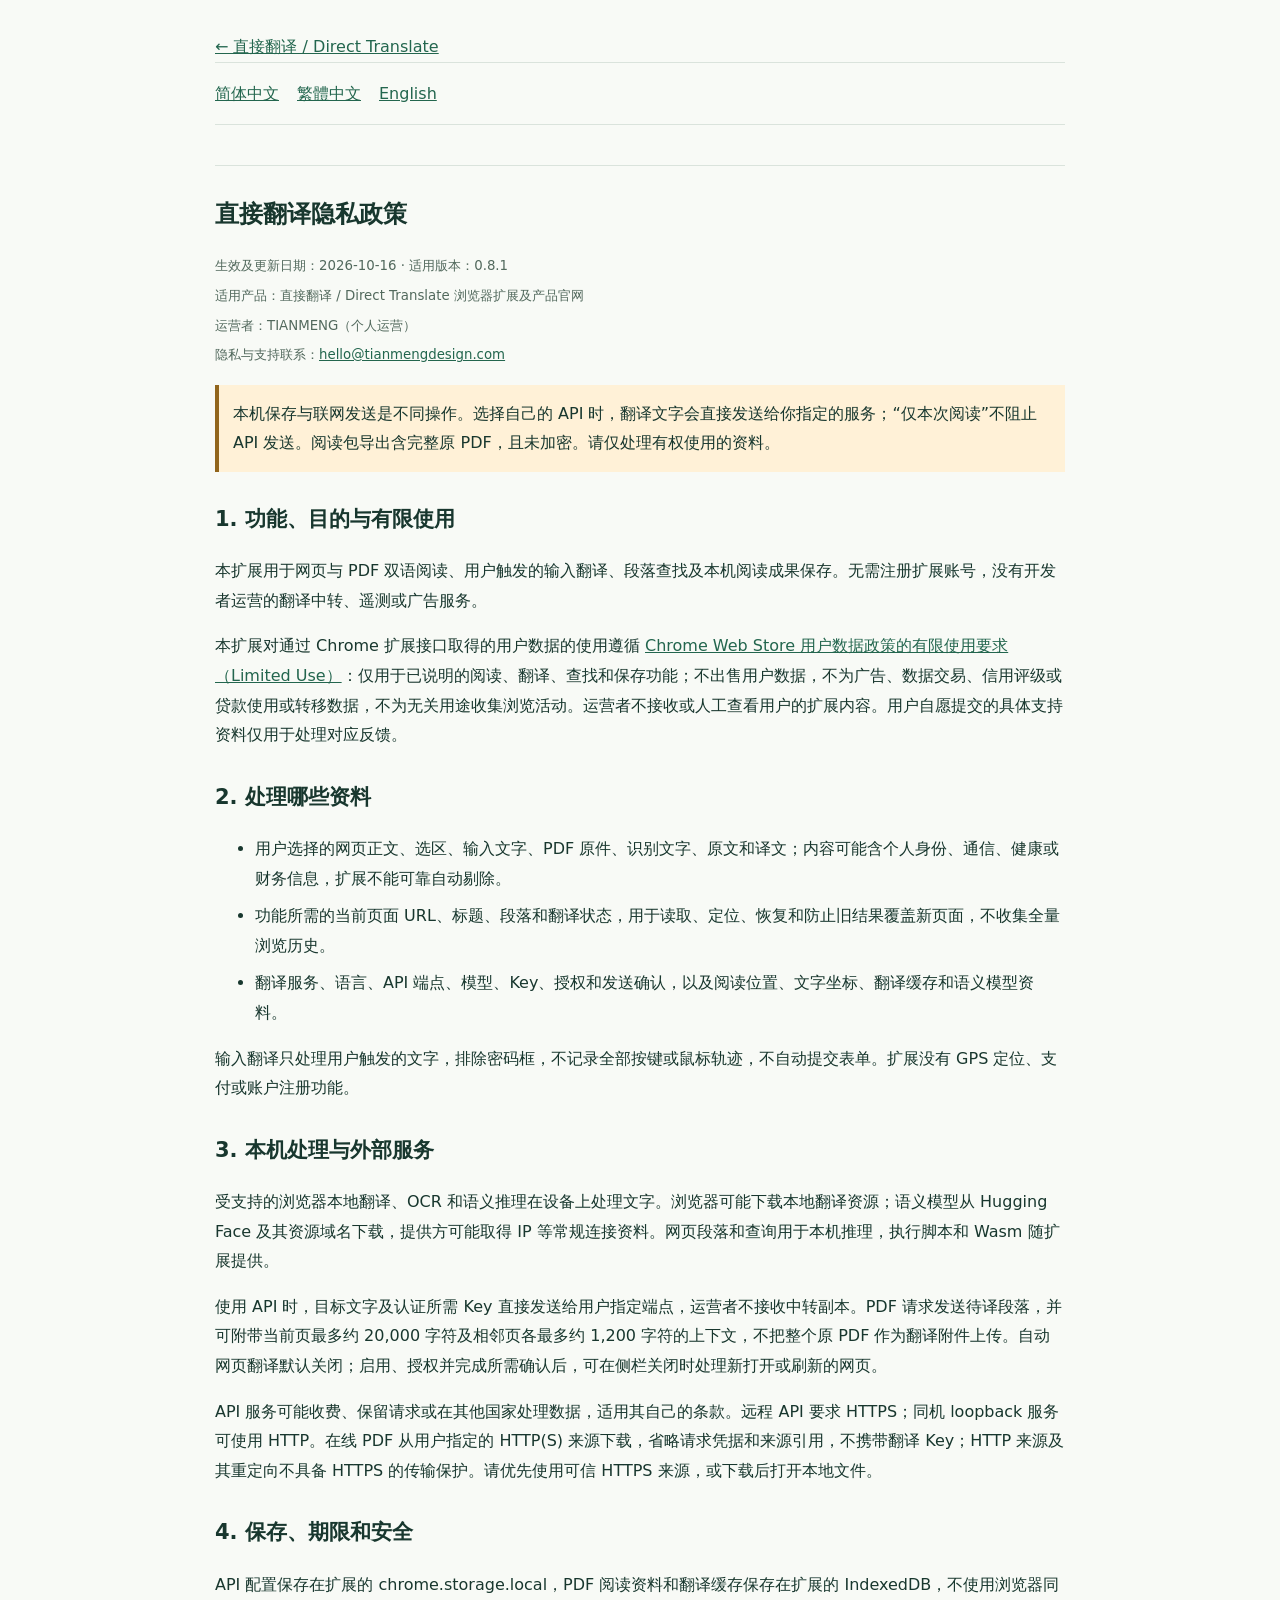
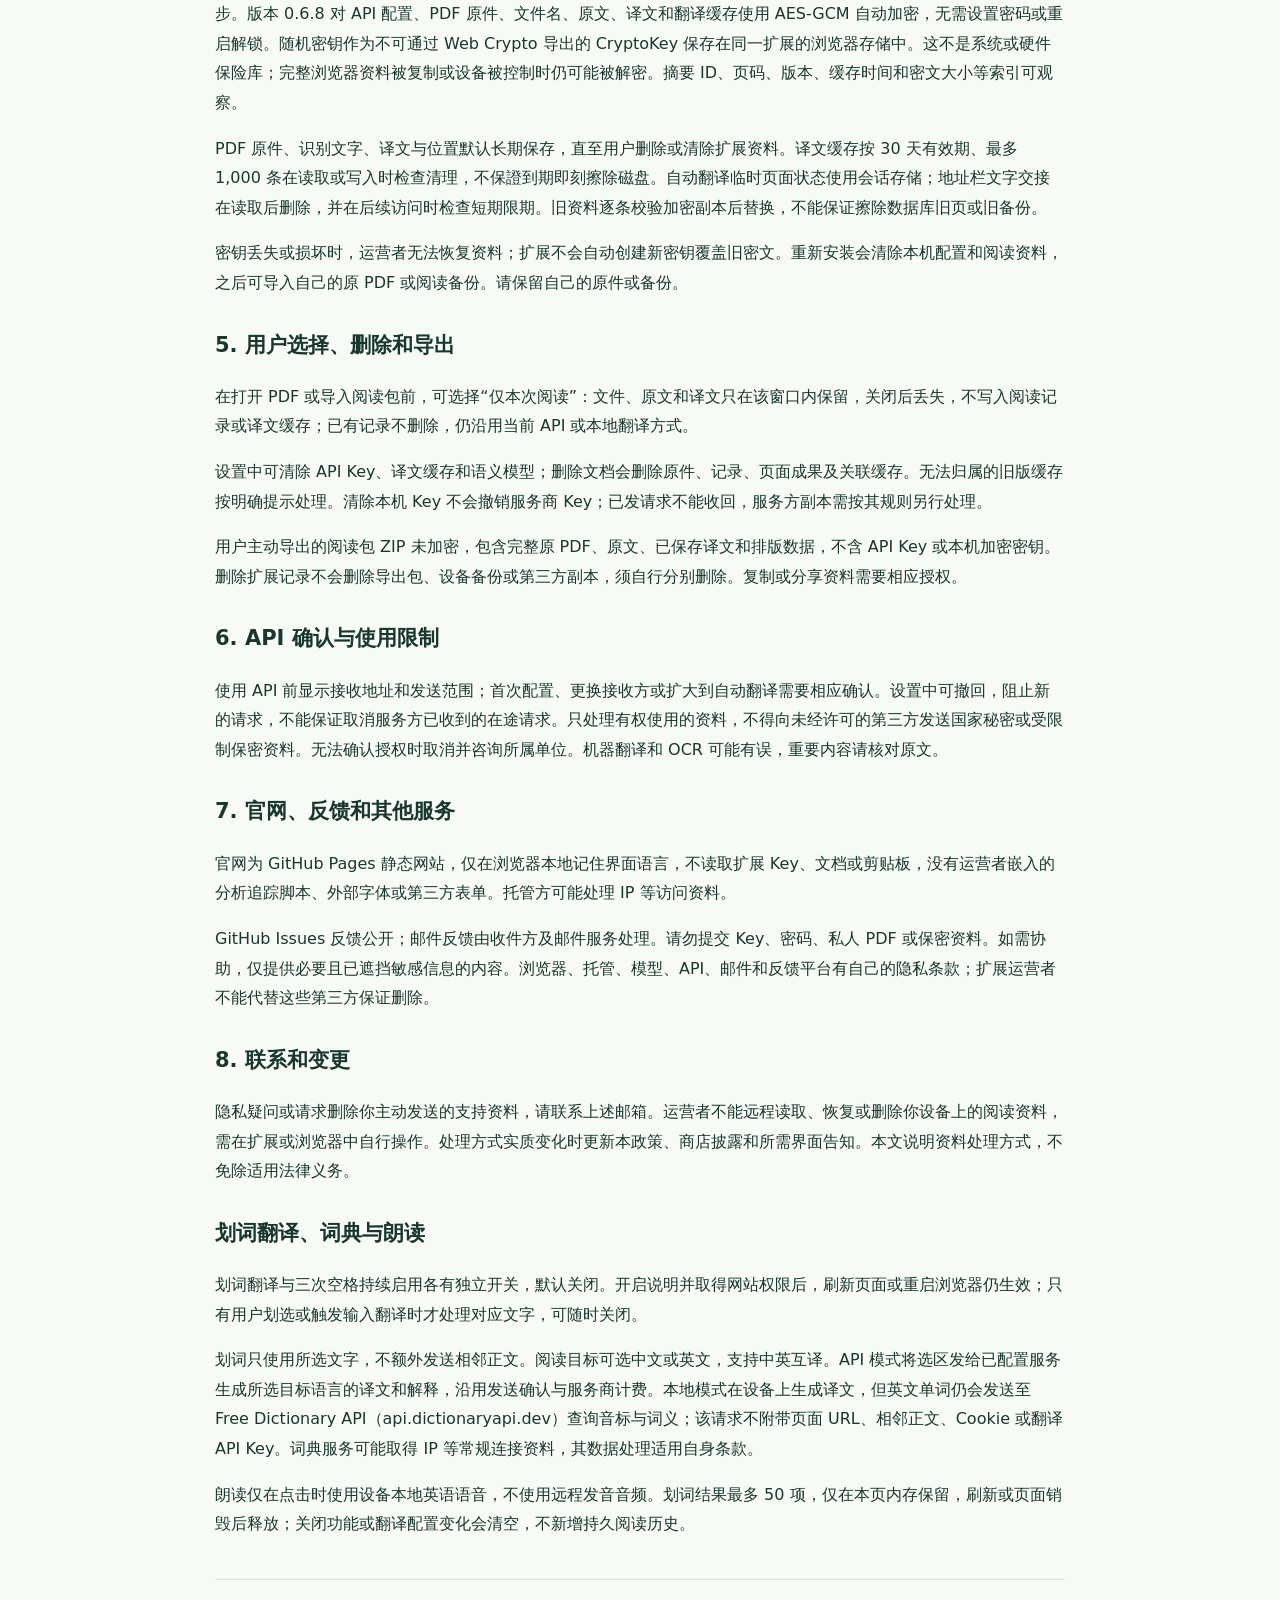
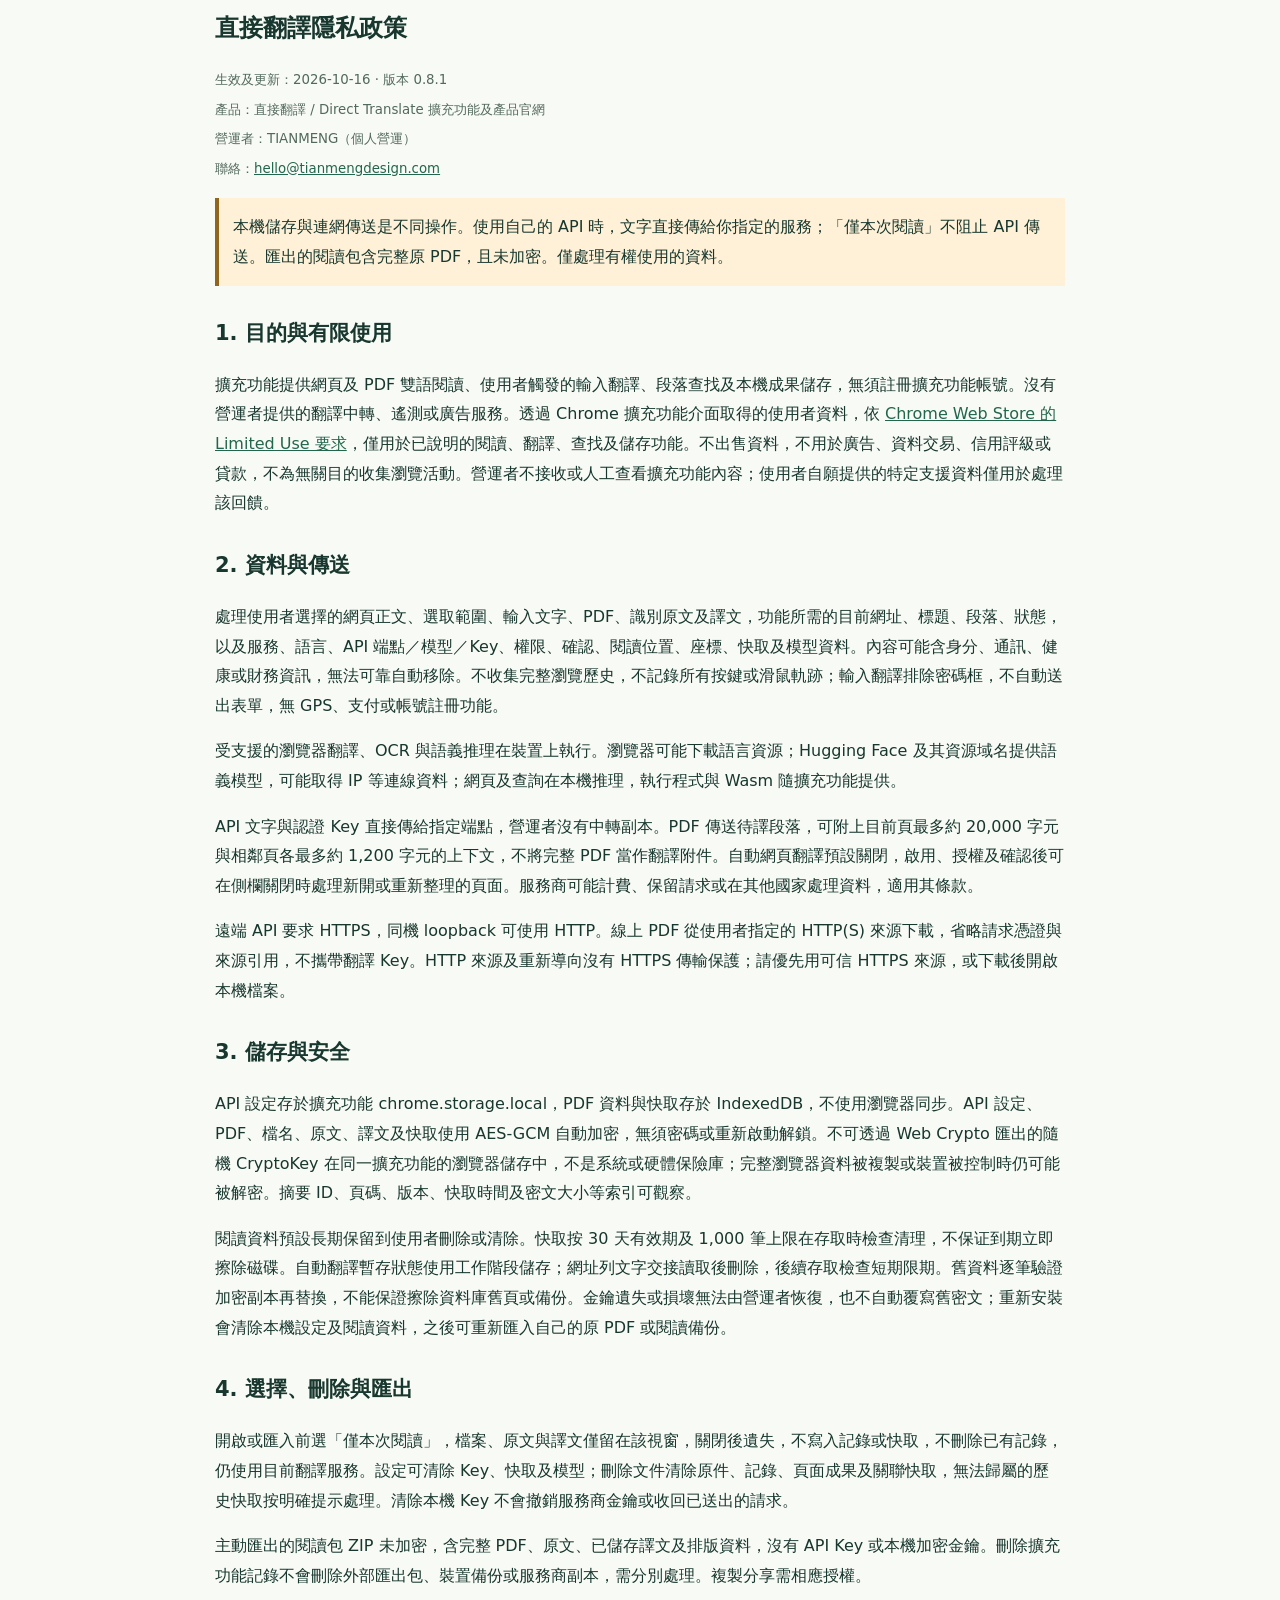
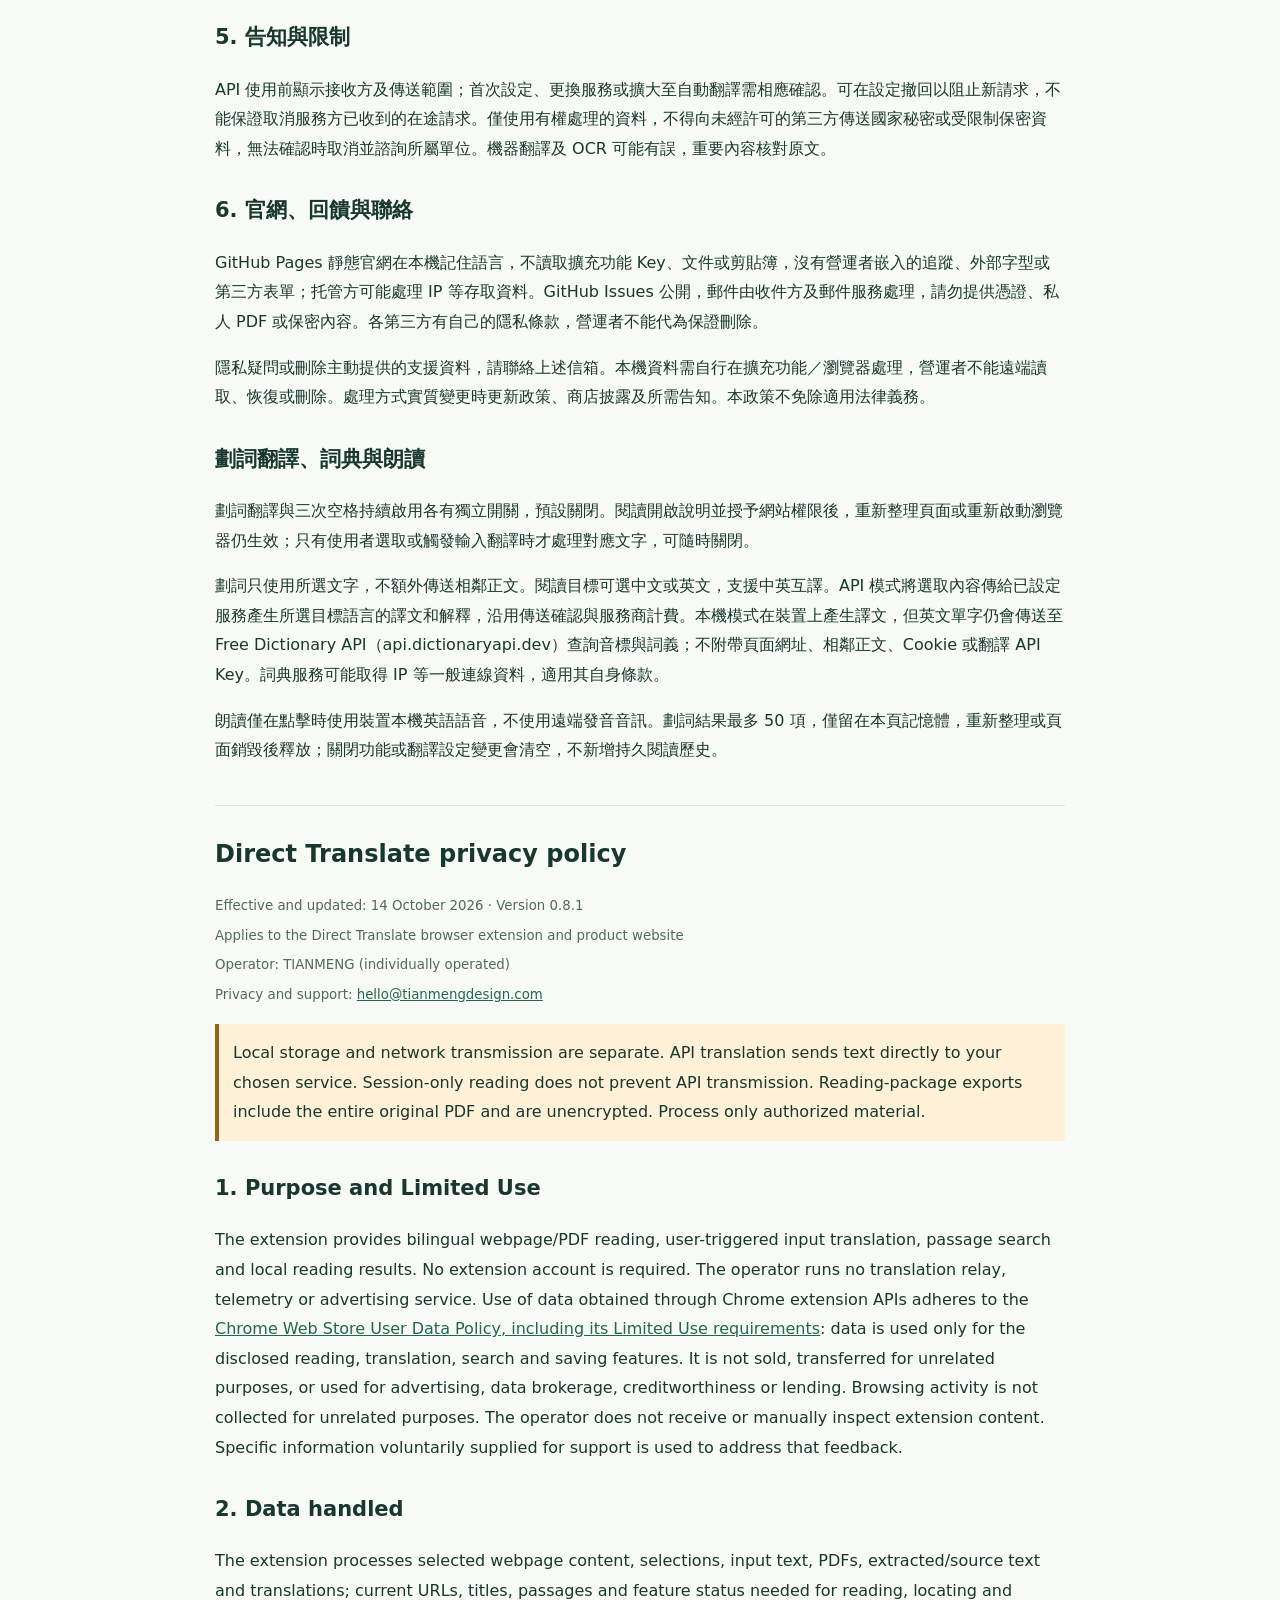
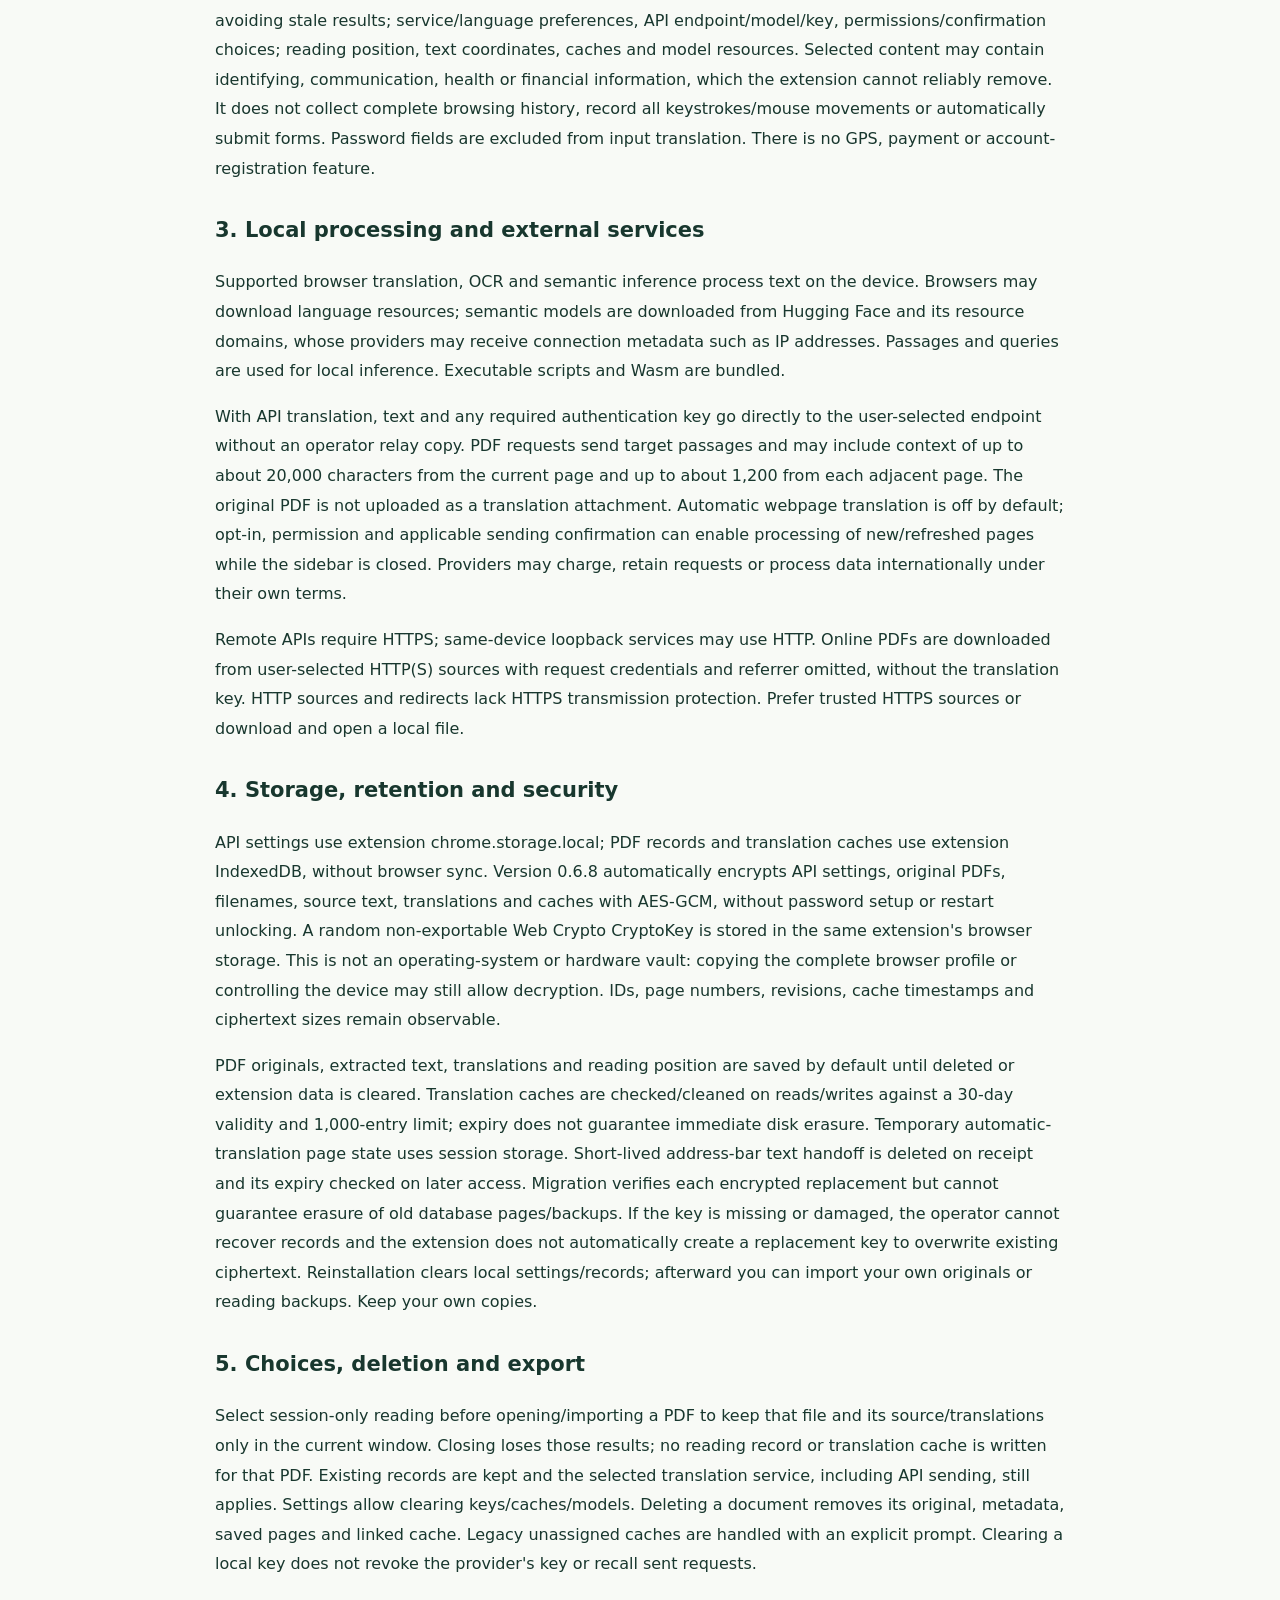
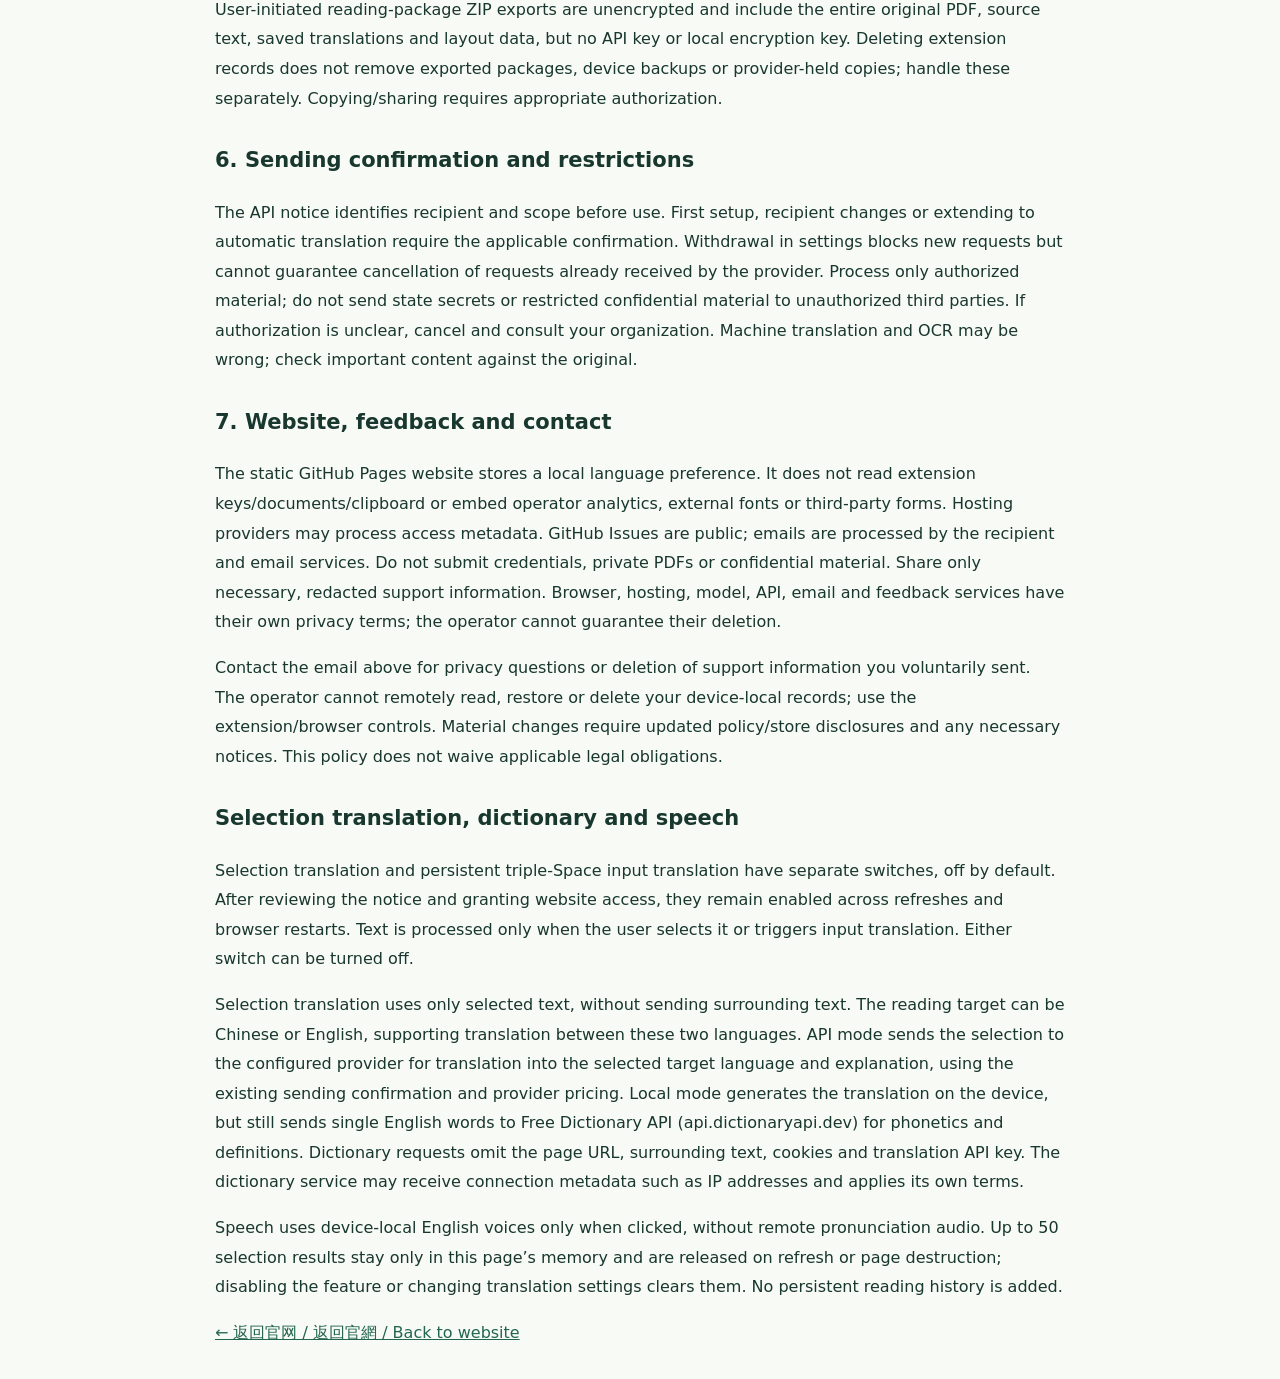
==== commit dc8c2d83: "Publish multilingual product website and feedback forms" ====
--- a/site/privacy.html
+++ b/site/privacy.html
@@ -4,7 +4,7 @@
 <nav aria-label="Policy languages"><a href="#zh-CN">简体中文</a><a href="#zh-TW">繁體中文</a><a href="#en">English</a></nav>
 <section id="zh-CN" lang="zh-CN">
 <h1>直接翻译隐私政策</h1>
-<p><small>生效及更新日期：2026-10-14 · 适用版本：0.7.0<br>适用产品：直接翻译 / Direct Translate 浏览器扩展及产品官网<br>运营者：TIANMENG（个人运营）<br>隐私与支持联系：<a href="mailto:hello@tianmengdesign.com">hello@tianmengdesign.com</a></small></p>
+<p><small>生效及更新日期：2026-10-16 · 适用版本：0.8.1<br>适用产品：直接翻译 / Direct Translate 浏览器扩展及产品官网<br>运营者：TIANMENG（个人运营）<br>隐私与支持联系：<a href="mailto:hello@tianmengdesign.com">hello@tianmengdesign.com</a></small></p>
 <p class="notice">本机保存与联网发送是不同操作。选择自己的 API 时，翻译文字会直接发送给你指定的服务；“仅本次阅读”不阻止 API 发送。阅读包导出含完整原 PDF，且未加密。请仅处理有权使用的资料。</p>
 <h2>1. 功能、目的与有限使用</h2>
 <p>本扩展用于网页与 PDF 双语阅读、用户触发的输入翻译、段落查找及本机阅读成果保存。无需注册扩展账号，没有开发者运营的翻译中转、遥测或广告服务。</p>
@@ -31,11 +31,11 @@
 <p>GitHub Issues 反馈公开；邮件反馈由收件方及邮件服务处理。请勿提交 Key、密码、私人 PDF 或保密资料。如需协助，仅提供必要且已遮挡敏感信息的内容。浏览器、托管、模型、API、邮件和反馈平台有自己的隐私条款；扩展运营者不能代替这些第三方保证删除。</p>
 <h2>8. 联系和变更</h2>
 <p>隐私疑问或请求删除你主动发送的支持资料，请联系上述邮箱。运营者不能远程读取、恢复或删除你设备上的阅读资料，需在扩展或浏览器中自行操作。处理方式实质变化时更新本政策、商店披露和所需界面告知。本文说明资料处理方式，不免除适用法律义务。</p>
-<h2>划词翻译、词典与朗读</h2><p>划词翻译与三次空格持续启用各有独立开关，默认关闭。开启说明并取得网站权限后，刷新页面或重启浏览器仍生效；只有用户划选或触发输入翻译时才处理对应文字，可随时关闭。</p><p>划词只使用所选英文，不额外发送相邻正文。API 模式将选区发给已配置服务生成中文译文和解释，沿用发送确认与服务商计费。本地模式在设备上生成译文，但单词仍会发送至 Free Dictionary API（api.dictionaryapi.dev）查询音标与词义；该请求不附带页面 URL、相邻正文、Cookie 或翻译 API Key。词典服务可能取得 IP 等常规连接资料，其数据处理适用自身条款。</p><p>朗读仅在点击时使用设备本地英语语音，不使用远程发音音频。划词结果最多 50 项，仅在本页内存保留，刷新或页面销毁后释放；关闭功能或翻译配置变化会清空，不新增持久阅读历史。</p>
+<h2>划词翻译、词典与朗读</h2><p>划词翻译与三次空格持续启用各有独立开关，默认关闭。开启说明并取得网站权限后，刷新页面或重启浏览器仍生效；只有用户划选或触发输入翻译时才处理对应文字，可随时关闭。</p><p>划词只使用所选文字，不额外发送相邻正文。阅读目标可选中文或英文，支持中英互译。API 模式将选区发给已配置服务生成所选目标语言的译文和解释，沿用发送确认与服务商计费。本地模式在设备上生成译文，但英文单词仍会发送至 Free Dictionary API（api.dictionaryapi.dev）查询音标与词义；该请求不附带页面 URL、相邻正文、Cookie 或翻译 API Key。词典服务可能取得 IP 等常规连接资料，其数据处理适用自身条款。</p><p>朗读仅在点击时使用设备本地英语语音，不使用远程发音音频。划词结果最多 50 项，仅在本页内存保留，刷新或页面销毁后释放；关闭功能或翻译配置变化会清空，不新增持久阅读历史。</p>
 </section>
 <section id="zh-TW" lang="zh-TW">
 <h1>直接翻譯隱私政策</h1>
-<p><small>生效及更新：2026-10-14 · 版本 0.7.0<br>產品：直接翻譯 / Direct Translate 擴充功能及產品官網<br>營運者：TIANMENG（個人營運）<br>聯絡：<a href="mailto:hello@tianmengdesign.com">hello@tianmengdesign.com</a></small></p>
+<p><small>生效及更新：2026-10-16 · 版本 0.8.1<br>產品：直接翻譯 / Direct Translate 擴充功能及產品官網<br>營運者：TIANMENG（個人營運）<br>聯絡：<a href="mailto:hello@tianmengdesign.com">hello@tianmengdesign.com</a></small></p>
 <p class="notice">本機儲存與連網傳送是不同操作。使用自己的 API 時，文字直接傳給你指定的服務；「僅本次閱讀」不阻止 API 傳送。匯出的閱讀包含完整原 PDF，且未加密。僅處理有權使用的資料。</p>
 <h2>1. 目的與有限使用</h2><p>擴充功能提供網頁及 PDF 雙語閱讀、使用者觸發的輸入翻譯、段落查找及本機成果儲存，無須註冊擴充功能帳號。沒有營運者提供的翻譯中轉、遙測或廣告服務。透過 Chrome 擴充功能介面取得的使用者資料，依 <a href="https://developer.chrome.com/docs/webstore/program-policies/limited-use" rel="noopener noreferrer">Chrome Web Store 的 Limited Use 要求</a>，僅用於已說明的閱讀、翻譯、查找及儲存功能。不出售資料，不用於廣告、資料交易、信用評級或貸款，不為無關目的收集瀏覽活動。營運者不接收或人工查看擴充功能內容；使用者自願提供的特定支援資料僅用於處理該回饋。</p>
 <h2>2. 資料與傳送</h2><p>處理使用者選擇的網頁正文、選取範圍、輸入文字、PDF、識別原文及譯文，功能所需的目前網址、標題、段落、狀態，以及服務、語言、API 端點／模型／Key、權限、確認、閱讀位置、座標、快取及模型資料。內容可能含身分、通訊、健康或財務資訊，無法可靠自動移除。不收集完整瀏覽歷史，不記錄所有按鍵或滑鼠軌跡；輸入翻譯排除密碼框，不自動送出表單，無 GPS、支付或帳號註冊功能。</p>
@@ -48,11 +48,11 @@
 <p>主動匯出的閱讀包 ZIP 未加密，含完整 PDF、原文、已儲存譯文及排版資料，沒有 API Key 或本機加密金鑰。刪除擴充功能記錄不會刪除外部匯出包、裝置備份或服務商副本，需分別處理。複製分享需相應授權。</p>
 <h2>5. 告知與限制</h2><p>API 使用前顯示接收方及傳送範圍；首次設定、更換服務或擴大至自動翻譯需相應確認。可在設定撤回以阻止新請求，不能保證取消服務方已收到的在途請求。僅使用有權處理的資料，不得向未經許可的第三方傳送國家秘密或受限制保密資料，無法確認時取消並諮詢所屬單位。機器翻譯及 OCR 可能有誤，重要內容核對原文。</p>
 <h2>6. 官網、回饋與聯絡</h2><p>GitHub Pages 靜態官網在本機記住語言，不讀取擴充功能 Key、文件或剪貼簿，沒有營運者嵌入的追蹤、外部字型或第三方表單；托管方可能處理 IP 等存取資料。GitHub Issues 公開，郵件由收件方及郵件服務處理，請勿提供憑證、私人 PDF 或保密內容。各第三方有自己的隱私條款，營運者不能代為保證刪除。</p><p>隱私疑問或刪除主動提供的支援資料，請聯絡上述信箱。本機資料需自行在擴充功能／瀏覽器處理，營運者不能遠端讀取、恢復或刪除。處理方式實質變更時更新政策、商店披露及所需告知。本政策不免除適用法律義務。</p>
-<h2>劃詞翻譯、詞典與朗讀</h2><p>劃詞翻譯與三次空格持續啟用各有獨立開關，預設關閉。閱讀開啟說明並授予網站權限後，重新整理頁面或重新啟動瀏覽器仍生效；只有使用者選取或觸發輸入翻譯時才處理對應文字，可隨時關閉。</p><p>劃詞只使用所選英文，不額外傳送相鄰正文。API 模式將選取內容傳给已設定服務產生中文譯文和解釋，沿用傳送確認與服務商計費。本機模式在裝置上產生譯文，但單字仍會傳送至 Free Dictionary API（api.dictionaryapi.dev）查詢音標與詞義；不附帶頁面網址、相鄰正文、Cookie 或翻譯 API Key。詞典服務可能取得 IP 等一般連線資料，適用其自身條款。</p><p>朗讀僅在點擊時使用裝置本機英語語音，不使用遠端發音音訊。劃詞結果最多 50 項，僅留在本頁記憶體，重新整理或頁面銷毀後釋放；關閉功能或翻譯設定變更會清空，不新增持久閱讀歷史。</p>
+<h2>劃詞翻譯、詞典與朗讀</h2><p>劃詞翻譯與三次空格持續啟用各有獨立開關，預設關閉。閱讀開啟說明並授予網站權限後，重新整理頁面或重新啟動瀏覽器仍生效；只有使用者選取或觸發輸入翻譯時才處理對應文字，可隨時關閉。</p><p>劃詞只使用所選文字，不額外傳送相鄰正文。閱讀目標可選中文或英文，支援中英互譯。API 模式將選取內容傳給已設定服務產生所選目標語言的譯文和解釋，沿用傳送確認與服務商計費。本機模式在裝置上產生譯文，但英文單字仍會傳送至 Free Dictionary API（api.dictionaryapi.dev）查詢音標與詞義；不附帶頁面網址、相鄰正文、Cookie 或翻譯 API Key。詞典服務可能取得 IP 等一般連線資料，適用其自身條款。</p><p>朗讀僅在點擊時使用裝置本機英語語音，不使用遠端發音音訊。劃詞結果最多 50 項，僅留在本頁記憶體，重新整理或頁面銷毀後釋放；關閉功能或翻譯設定變更會清空，不新增持久閱讀歷史。</p>
 </section>
 <section id="en" lang="en">
 <h1>Direct Translate privacy policy</h1>
-<p><small>Effective and updated: 14 October 2026 · Version 0.7.0<br>Applies to the Direct Translate browser extension and product website<br>Operator: TIANMENG (individually operated)<br>Privacy and support: <a href="mailto:hello@tianmengdesign.com">hello@tianmengdesign.com</a></small></p>
+<p><small>Effective and updated: 14 October 2026 · Version 0.8.1<br>Applies to the Direct Translate browser extension and product website<br>Operator: TIANMENG (individually operated)<br>Privacy and support: <a href="mailto:hello@tianmengdesign.com">hello@tianmengdesign.com</a></small></p>
 <p class="notice">Local storage and network transmission are separate. API translation sends text directly to your chosen service. Session-only reading does not prevent API transmission. Reading-package exports include the entire original PDF and are unencrypted. Process only authorized material.</p>
 <h2>1. Purpose and Limited Use</h2><p>The extension provides bilingual webpage/PDF reading, user-triggered input translation, passage search and local reading results. No extension account is required. The operator runs no translation relay, telemetry or advertising service. Use of data obtained through Chrome extension APIs adheres to the <a href="https://developer.chrome.com/docs/webstore/program-policies/limited-use" rel="noopener noreferrer">Chrome Web Store User Data Policy, including its Limited Use requirements</a>: data is used only for the disclosed reading, translation, search and saving features. It is not sold, transferred for unrelated purposes, or used for advertising, data brokerage, creditworthiness or lending. Browsing activity is not collected for unrelated purposes. The operator does not receive or manually inspect extension content. Specific information voluntarily supplied for support is used to address that feedback.</p>
 <h2>2. Data handled</h2><p>The extension processes selected webpage content, selections, input text, PDFs, extracted/source text and translations; current URLs, titles, passages and feature status needed for reading, locating and avoiding stale results; service/language preferences, API endpoint/model/key, permissions/confirmation choices; reading position, text coordinates, caches and model resources. Selected content may contain identifying, communication, health or financial information, which the extension cannot reliably remove. It does not collect complete browsing history, record all keystrokes/mouse movements or automatically submit forms. Password fields are excluded from input translation. There is no GPS, payment or account-registration feature.</p>
@@ -61,5 +61,5 @@
 <h2>5. Choices, deletion and export</h2><p>Select session-only reading before opening/importing a PDF to keep that file and its source/translations only in the current window. Closing loses those results; no reading record or translation cache is written for that PDF. Existing records are kept and the selected translation service, including API sending, still applies. Settings allow clearing keys/caches/models. Deleting a document removes its original, metadata, saved pages and linked cache. Legacy unassigned caches are handled with an explicit prompt. Clearing a local key does not revoke the provider's key or recall sent requests.</p><p>User-initiated reading-package ZIP exports are unencrypted and include the entire original PDF, source text, saved translations and layout data, but no API key or local encryption key. Deleting extension records does not remove exported packages, device backups or provider-held copies; handle these separately. Copying/sharing requires appropriate authorization.</p>
 <h2>6. Sending confirmation and restrictions</h2><p>The API notice identifies recipient and scope before use. First setup, recipient changes or extending to automatic translation require the applicable confirmation. Withdrawal in settings blocks new requests but cannot guarantee cancellation of requests already received by the provider. Process only authorized material; do not send state secrets or restricted confidential material to unauthorized third parties. If authorization is unclear, cancel and consult your organization. Machine translation and OCR may be wrong; check important content against the original.</p>
 <h2>7. Website, feedback and contact</h2><p>The static GitHub Pages website stores a local language preference. It does not read extension keys/documents/clipboard or embed operator analytics, external fonts or third-party forms. Hosting providers may process access metadata. GitHub Issues are public; emails are processed by the recipient and email services. Do not submit credentials, private PDFs or confidential material. Share only necessary, redacted support information. Browser, hosting, model, API, email and feedback services have their own privacy terms; the operator cannot guarantee their deletion.</p><p>Contact the email above for privacy questions or deletion of support information you voluntarily sent. The operator cannot remotely read, restore or delete your device-local records; use the extension/browser controls. Material changes require updated policy/store disclosures and any necessary notices. This policy does not waive applicable legal obligations.</p>
-<h2>Selection translation, dictionary and speech</h2><p>Selection translation and persistent triple-Space input translation have separate switches, off by default. After reviewing the notice and granting website access, they remain enabled across refreshes and browser restarts. Text is processed only when the user selects it or triggers input translation. Either switch can be turned off.</p><p>Selection translation uses only selected English, without sending surrounding text. API mode sends the selection to the configured provider for Chinese translation and explanation, using the existing sending confirmation and provider pricing. Local mode generates the translation on the device, but still sends single words to Free Dictionary API (api.dictionaryapi.dev) for phonetics and definitions. Dictionary requests omit the page URL, surrounding text, cookies and translation API key. The dictionary service may receive connection metadata such as IP addresses and applies its own terms.</p><p>Speech uses device-local English voices only when clicked, without remote pronunciation audio. Up to 50 selection results stay only in this page’s memory and are released on refresh or page destruction; disabling the feature or changing translation settings clears them. No persistent reading history is added.</p>
+<h2>Selection translation, dictionary and speech</h2><p>Selection translation and persistent triple-Space input translation have separate switches, off by default. After reviewing the notice and granting website access, they remain enabled across refreshes and browser restarts. Text is processed only when the user selects it or triggers input translation. Either switch can be turned off.</p><p>Selection translation uses only selected text, without sending surrounding text. The reading target can be Chinese or English, supporting translation between these two languages. API mode sends the selection to the configured provider for translation into the selected target language and explanation, using the existing sending confirmation and provider pricing. Local mode generates the translation on the device, but still sends single English words to Free Dictionary API (api.dictionaryapi.dev) for phonetics and definitions. Dictionary requests omit the page URL, surrounding text, cookies and translation API key. The dictionary service may receive connection metadata such as IP addresses and applies its own terms.</p><p>Speech uses device-local English voices only when clicked, without remote pronunciation audio. Up to 50 selection results stay only in this page’s memory and are released on refresh or page destruction; disabling the feature or changing translation settings clears them. No persistent reading history is added.</p>
 </section><p><a href="./">← 返回官网 / 返回官網 / Back to website</a></p></body></html>
